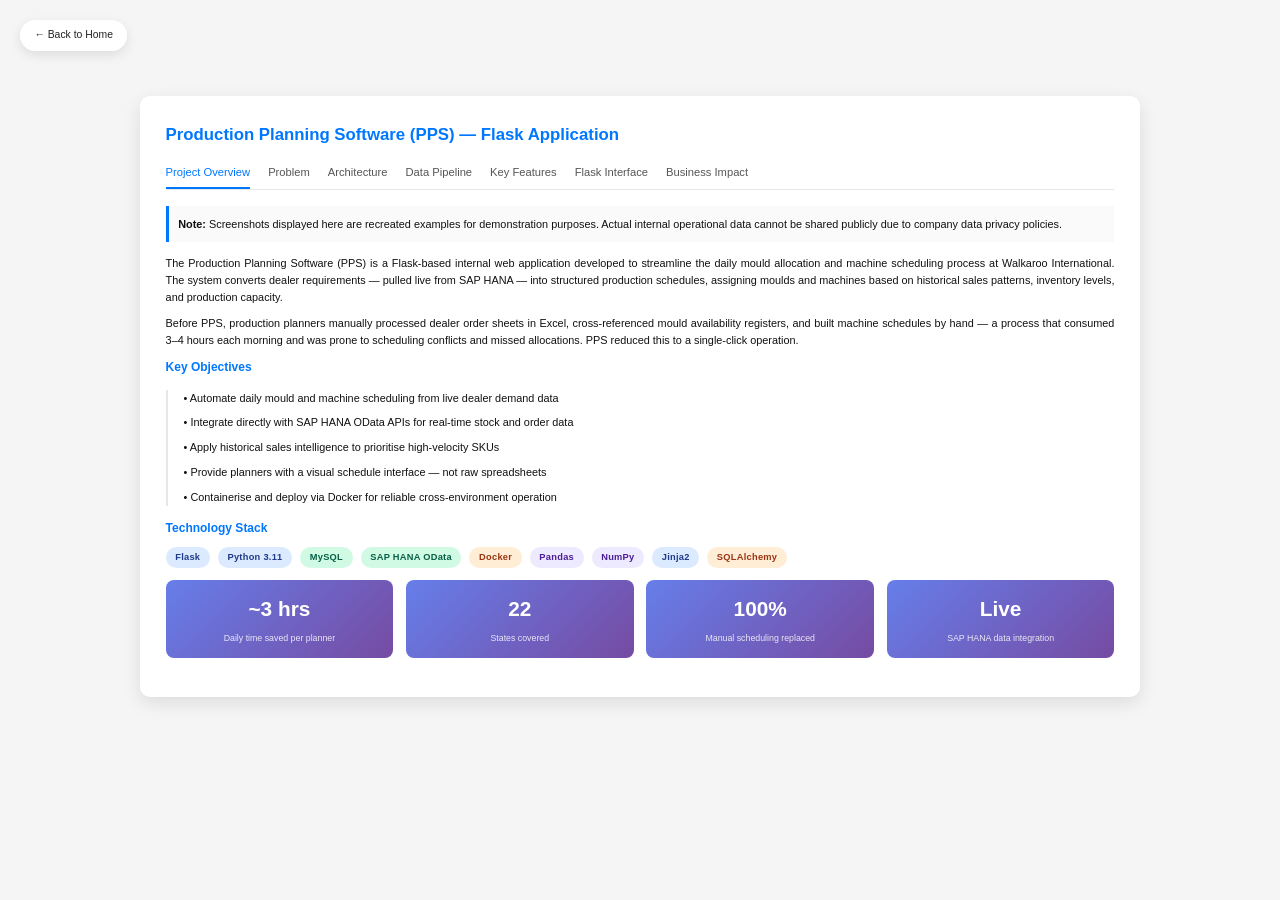
==== first_project.html @ c42f1f0e "Create first_project.html" ====
<!DOCTYPE html>
<html lang="en">
<head>
<meta charset="UTF-8">
<meta name="viewport" content="width=device-width, initial-scale=1.0">
<title>Production Planning Software — Sandesh K P</title>

<style>

* {
  margin: 0;
  padding: 0;
  box-sizing: border-box;
  font-family: "Helvetica Neue", Helvetica, Arial, sans-serif;
}

body {
  background: #f5f5f5;
  color: #111;
  min-height: 100vh;
  padding: 2rem;
  line-height: 1.55;
  font-size: 0.68rem;
}

/* ── Back Button ── */
.back-button {
  position: fixed;
  top: 20px;
  left: 20px;
  text-decoration: none;
  color: #222;
  font-weight: 500;
  background: rgba(255, 255, 255, 0.95);
  padding: 0.45rem 0.9rem;
  border-radius: 18px;
  box-shadow: 0 4px 12px rgba(0, 0, 0, 0.1);
  font-size: 0.65rem;
  z-index: 1000;
  transition: color 0.2s ease;
}

.back-button:hover {
  color: #0077ff;
}

/* ── Container ── */
.container {
  max-width: 1000px;
  margin: 4rem auto 2rem auto;
  background: #fff;
  padding: 1.6rem;
  border-radius: 10px;
  box-shadow: 0 6px 18px rgba(0, 0, 0, 0.1);
}

/* ── Headings ── */
h1 {
  color: #0077ff;
  font-size: 1.05rem;
  margin-bottom: 1rem;
}

h2 {
  font-size: 0.75rem;
  margin-bottom: 0.4rem;
  color: #0077ff;
}

/* ── Tabs ── */
.tabs {
  display: flex;
  gap: 18px;
  border-bottom: 1px solid #e5e7eb;
  margin-bottom: 1rem;
  flex-wrap: wrap;
}

.tab {
  cursor: pointer;
  padding-bottom: 6px;
  font-size: 0.7rem;
  color: #555;
  transition: color 0.2s ease;
}

.tab.active {
  color: #0077ff;
  border-bottom: 2px solid #0077ff;
  font-weight: 500;
}

/* ── Tab Content ── */
.tab-content {
  display: none;
}

.tab-content.active {
  display: block;
}

/* ── Text ── */
p {
  margin-bottom: 0.6rem;
  text-align: justify;
}

/* ── Info / Note Box ── */
.note-box {
  background: #fafafa;
  border-left: 3px solid #0077ff;
  padding: 0.6rem;
  margin-bottom: 0.8rem;
}

/* ── Timeline / Bullet list ── */
.timeline {
  margin: 0.8rem 0;
  padding-left: 1rem;
  border-left: 2px solid #e5e7eb;
}

.timeline p {
  margin-bottom: 0.5rem;
}

/* ── Badges ── */
.badge {
  display: inline-block;
  padding: 0.15rem 0.4rem;
  font-size: 0.55rem;
  border-radius: 4px;
  background: #f0f0f0;
  margin-right: 0.3rem;
  margin-bottom: 0.3rem;
}

.badge.blue   { background: #e8f0fe; color: #1a56db; }
.badge.green  { background: #e8fdf2; color: #0e7a4e; }
.badge.orange { background: #fff3e0; color: #c05500; }
.badge.purple { background: #f3edff; color: #6d28d9; }
.badge.red    { background: #fff0f0; color: #c0392b; }

/* ── Single full-width image ── */
.page-image {
  width: 100%;
  max-width: 100%;
  height: auto;
  border-radius: 6px;
  border: 1px solid #e5e7eb;
  margin-top: 10px;
}

/* ── Image Grid ── */
.image-grid {
  display: grid;
  grid-template-columns: repeat(auto-fit, minmax(250px, 1fr));
  gap: 10px;
  margin-top: 10px;
}

.image-grid img {
  width: 100%;
  height: auto;
  border-radius: 6px;
  border: 1px solid #e5e7eb;
  object-fit: contain;
}

/* ── Architecture Flow ── */
.arch-flow {
  display: flex;
  align-items: center;
  flex-wrap: wrap;
  gap: 0.4rem;
  margin: 0.8rem 0;
}

.arch-box {
  background: #f0f4ff;
  border: 1px solid #c7d7f9;
  border-radius: 6px;
  padding: 0.35rem 0.7rem;
  font-size: 0.6rem;
  font-weight: 600;
  color: #1a3a7c;
  white-space: nowrap;
}

.arch-arrow {
  font-size: 0.75rem;
  color: #999;
}

/* ── Status Pills ── */
.status-row {
  display: flex;
  flex-wrap: wrap;
  gap: 0.5rem;
  margin: 0.6rem 0;
}

.status-pill {
  font-size: 0.58rem;
  padding: 0.2rem 0.6rem;
  border-radius: 20px;
  font-weight: 600;
  letter-spacing: 0.03em;
}

.pill-green  { background: #d1fae5; color: #065f46; }
.pill-blue   { background: #dbeafe; color: #1e3a8a; }
.pill-orange { background: #ffedd5; color: #9a3412; }
.pill-purple { background: #ede9fe; color: #4c1d95; }

/* ── Two-column layout for some sections ── */
.two-col {
  display: grid;
  grid-template-columns: 1fr 1fr;
  gap: 1rem;
  margin: 0.8rem 0;
}

.col-box {
  background: #fafafa;
  border-radius: 8px;
  padding: 0.8rem;
  border: 1px solid #efefef;
}

.col-box h3 {
  font-size: 0.68rem;
  color: #0077ff;
  margin-bottom: 0.4rem;
}

/* ── Metric Cards ── */
.metrics-row {
  display: grid;
  grid-template-columns: repeat(auto-fit, minmax(130px, 1fr));
  gap: 0.8rem;
  margin: 0.8rem 0;
}

.metric-card {
  background: linear-gradient(135deg, #667eea 0%, #764ba2 100%);
  border-radius: 8px;
  padding: 0.8rem;
  color: white;
  text-align: center;
}

.metric-card .metric-value {
  font-size: 1.3rem;
  font-weight: bold;
  display: block;
  margin-bottom: 0.2rem;
}

.metric-card .metric-label {
  font-size: 0.55rem;
  opacity: 0.85;
}

/* ── Code snippet ── */
.code-block {
  background: #1e1e2e;
  color: #cdd6f4;
  border-radius: 6px;
  padding: 0.8rem 1rem;
  font-family: "Courier New", Courier, monospace;
  font-size: 0.6rem;
  line-height: 1.6;
  overflow-x: auto;
  margin: 0.6rem 0;
}

.code-block .kw  { color: #cba6f7; }
.code-block .str { color: #a6e3a1; }
.code-block .cmt { color: #6c7086; font-style: italic; }
.code-block .fn  { color: #89b4fa; }
.code-block .num { color: #fab387; }

/* ── Responsive ── */
@media (max-width: 600px) {
  body { padding: 0.8rem; }
  .container { margin: 3.5rem auto 1rem auto; padding: 1rem; }
  .two-col { grid-template-columns: 1fr; }
  h1 { font-size: 0.9rem; }
}

</style>
</head>

<body>

<a href="index.html" class="back-button">← Back to Home</a>

<div class="container">

  <h1>Production Planning Software (PPS) — Flask Application</h1>

  <div class="tabs">
    <div class="tab active"  onclick="openTab('overview',   this)">Project Overview</div>
    <div class="tab"         onclick="openTab('problem',    this)">Problem</div>
    <div class="tab"         onclick="openTab('architecture',this)">Architecture</div>
    <div class="tab"         onclick="openTab('pipeline',   this)">Data Pipeline</div>
    <div class="tab"         onclick="openTab('features',   this)">Key Features</div>
    <div class="tab"         onclick="openTab('flask',      this)">Flask Interface</div>
    <div class="tab"         onclick="openTab('impact',     this)">Business Impact</div>
  </div>


  <!-- ══════════════════════════════
       TAB 1 — OVERVIEW
  ══════════════════════════════ -->
  <div id="overview" class="tab-content active">

    <div class="note-box">
      <b>Note:</b> Screenshots displayed here are recreated examples for demonstration purposes.
      Actual internal operational data cannot be shared publicly due to company data privacy policies.
    </div>

    <p>
      The Production Planning Software (PPS) is a Flask-based internal web application
      developed to streamline the daily mould allocation and machine scheduling process
      at Walkaroo International. The system converts dealer requirements — pulled live
      from SAP HANA — into structured production schedules, assigning moulds and
      machines based on historical sales patterns, inventory levels, and production capacity.
    </p>

    <p>
      Before PPS, production planners manually processed dealer order sheets in Excel,
      cross-referenced mould availability registers, and built machine schedules by hand —
      a process that consumed 3–4 hours each morning and was prone to scheduling conflicts
      and missed allocations. PPS reduced this to a single-click operation.
    </p>

    <h2>Key Objectives</h2>
    <div class="timeline">
      <p>• Automate daily mould and machine scheduling from live dealer demand data</p>
      <p>• Integrate directly with SAP HANA OData APIs for real-time stock and order data</p>
      <p>• Apply historical sales intelligence to prioritise high-velocity SKUs</p>
      <p>• Provide planners with a visual schedule interface — not raw spreadsheets</p>
      <p>• Containerise and deploy via Docker for reliable cross-environment operation</p>
    </div>

    <h2>Technology Stack</h2>
    <div class="status-row">
      <span class="status-pill pill-blue">Flask</span>
      <span class="status-pill pill-blue">Python 3.11</span>
      <span class="status-pill pill-green">MySQL</span>
      <span class="status-pill pill-green">SAP HANA OData</span>
      <span class="status-pill pill-orange">Docker</span>
      <span class="status-pill pill-purple">Pandas</span>
      <span class="status-pill pill-purple">NumPy</span>
      <span class="status-pill pill-blue">Jinja2</span>
      <span class="status-pill pill-orange">SQLAlchemy</span>
    </div>

    <div class="metrics-row">
      <div class="metric-card">
        <span class="metric-value">~3 hrs</span>
        <span class="metric-label">Daily time saved per planner</span>
      </div>
      <div class="metric-card">
        <span class="metric-value">22</span>
        <span class="metric-label">States covered</span>
      </div>
      <div class="metric-card">
        <span class="metric-value">100%</span>
        <span class="metric-label">Manual scheduling replaced</span>
      </div>
      <div class="metric-card">
        <span class="metric-value">Live</span>
        <span class="metric-label">SAP HANA data integration</span>
      </div>
    </div>

    <img src="images/pps_overview.png" class="page-image" alt="PPS Overview Screenshot" onerror="this.style.display='none'">

  </div>


  <!-- ══════════════════════════════
       TAB 2 — PROBLEM
  ══════════════════════════════ -->
  <div id="problem" class="tab-content">

    <h2>The Problem Before PPS</h2>
    <p>
      Every morning, the production planning team at Walkaroo faced the same challenge:
      translating hundreds of dealer orders — spread across 22 states — into a coherent
      machine and mould schedule for the factory floor. This required simultaneously
      knowing which moulds were available, which machines were running, which SKUs
      were high priority, and which dealers had pending backlogs.
    </p>

    <div class="two-col">
      <div class="col-box">
        <h3>🔴 Before PPS</h3>
        <div class="timeline">
          <p>• Manual Excel order consolidation every morning</p>
          <p>• Cross-referencing mould availability registers by hand</p>
          <p>• Machine scheduling done on whiteboards or paper sheets</p>
          <p>• 3–4 hours consumed before production could begin</p>
          <p>• No historical pattern weighting — orders treated equally</p>
          <p>• Scheduling conflicts discovered only at machine-floor level</p>
          <p>• No visibility into why a dealer's order was deprioritised</p>
          <p>• Data spread across SAP, Excel files, and email threads</p>
        </div>
      </div>
      <div class="col-box">
        <h3>🟢 After PPS</h3>
        <div class="timeline">
          <p>• Single-click schedule generation from live SAP HANA data</p>
          <p>• Mould availability checked automatically in real time</p>
          <p>• Machine schedule generated and downloadable as Excel / PDF</p>
          <p>• Full morning process completed in under 10 minutes</p>
          <p>• Historical sales velocity used to weight allocation priority</p>
          <p>• Conflicts flagged before reaching the factory floor</p>
          <p>• Full audit trail — every decision logged with reason</p>
          <p>• Single source of truth via centralised MySQL + SAP integration</p>
        </div>
      </div>
    </div>

    <h2>Core Challenge</h2>
    <p>
      The scheduling problem is fundamentally a constraint-satisfaction problem:
      given N dealer requirements, M available moulds, and K available machines —
      generate an optimal allocation that maximises production output while respecting
      mould-machine compatibility, shift capacity, and priority rules. The system
      handles this using a weighted priority queue built in Python, with
      compatibility matrices maintained in MySQL.
    </p>

    <div class="timeline">
      <p>• Mould-to-machine compatibility constraints (not every mould fits every machine)</p>
      <p>• Shift-based capacity limits per machine per day</p>
      <p>• Dealer priority tiers (A / B / C classification from SAP)</p>
      <p>• SKU velocity weighting from 12-month historical sales data</p>
      <p>• Backlog carry-forward logic for unfulfilled prior-day requirements</p>
    </div>

  </div>


  <!-- ══════════════════════════════
       TAB 3 — ARCHITECTURE
  ══════════════════════════════ -->
  <div id="architecture" class="tab-content">

    <h2>System Architecture</h2>

    <div class="arch-flow">
      <div class="arch-box">SAP HANA</div>
      <div class="arch-arrow">→</div>
      <div class="arch-box">OData API</div>
      <div class="arch-arrow">→</div>
      <div class="arch-box">Python ETL</div>
      <div class="arch-arrow">→</div>
      <div class="arch-box">MySQL</div>
      <div class="arch-arrow">→</div>
      <div class="arch-box">Scheduling Engine</div>
      <div class="arch-arrow">→</div>
      <div class="arch-box">Flask App</div>
      <div class="arch-arrow">→</div>
      <div class="arch-box">Planner UI</div>
    </div>

    <p>
      The architecture is split into three distinct layers: data ingestion,
      scheduling computation, and the Flask delivery interface. This separation
      ensures that heavy ETL and scheduling logic never blocks the web interface.
    </p>

    <div class="two-col">
      <div class="col-box">
        <h3>Layer 1 — Data Ingestion</h3>
        <div class="timeline">
          <p>• SAP HANA queried via OData REST APIs at schedule generation time</p>
          <p>• Dealer order data, mould master, and machine availability extracted</p>
          <p>• Python ETL validates, cleans, and normalises incoming records</p>
          <p>• Historical sales data loaded from MySQL (12-month rolling window)</p>
          <p>• All raw extracts stored in staging tables before processing</p>
        </div>
      </div>
      <div class="col-box">
        <h3>Layer 2 — Scheduling Engine</h3>
        <div class="timeline">
          <p>• Weighted priority queue built per dealer × SKU × mould combination</p>
          <p>• Compatibility matrix loaded from MySQL configuration tables</p>
          <p>• Constraint solver iterates allocation respecting shift capacity limits</p>
          <p>• Backlog engine carries forward unmet demand from previous day</p>
          <p>• Output schedule written to MySQL output tables</p>
        </div>
      </div>
    </div>

    <div class="col-box" style="margin-top: 0.8rem;">
      <h3>Layer 3 — Flask Delivery Interface</h3>
      <div class="timeline">
        <p>• Flask reads final schedule from MySQL output tables</p>
        <p>• Jinja2 templates render machine-wise and mould-wise schedule views</p>
        <p>• Excel export generated via openpyxl for factory floor distribution</p>
        <p>• Role-based access: planners vs. floor supervisors see different views</p>
        <p>• Docker container ensures consistent deployment across environments</p>
      </div>
    </div>

    <h2>Deployment</h2>
    <p>
      The application is containerised using Docker with a
      <code style="background:#f0f0f0; padding:0.1rem 0.3rem; border-radius:3px; font-size:0.6rem;">docker-compose.yml</code>
      configuration that orchestrates the Flask app container alongside the MySQL container.
      This enables one-command deployment on any server without dependency conflicts.
    </p>

    <div class="code-block">
<span class="cmt"># docker-compose.yml (simplified)</span>
<span class="kw">version</span>: <span class="str">'3.8'</span>
<span class="kw">services</span>:
  <span class="kw">pps_app</span>:
    <span class="kw">build</span>: .
    <span class="kw">ports</span>: [<span class="str">"5000:5000"</span>]
    <span class="kw">depends_on</span>: [db]
    <span class="kw">environment</span>:
      - <span class="str">SAP_HANA_HOST</span>=...
      - <span class="str">MYSQL_HOST</span>=db
  <span class="kw">db</span>:
    <span class="kw">image</span>: <span class="str">mysql:8.0</span>
    <span class="kw">volumes</span>: [<span class="str">pps_data:/var/lib/mysql</span>]
    </div>

  </div>


  <!-- ══════════════════════════════
       TAB 4 — DATA PIPELINE
  ══════════════════════════════ -->
  <div id="pipeline" class="tab-content">

    <h2>Data Pipeline — End to End</h2>

    <p>
      The PPS pipeline runs on-demand when a planner triggers schedule generation,
      and also has a scheduled pre-fetch that runs at 6:00 AM to pull overnight
      SAP HANA data so the morning schedule can be generated instantly.
    </p>

    <h2>Step 1 — SAP HANA Extraction</h2>
    <div class="timeline">
      <p>• OData API calls made to SAP HANA endpoints for dealer order tables</p>
      <p>• Mould master data fetched (mould ID, dimensions, compatible article types)</p>
      <p>• Machine availability status fetched from production module</p>
      <p>• API responses parsed from JSON into Pandas DataFrames</p>
      <p>• Extraction handles pagination for large order volumes (batch size 1000)</p>
    </div>

    <h2>Step 2 — Cleaning and Validation</h2>
    <div class="timeline">
      <p>• Null checks on critical fields: dealer code, article code, quantity, mould ID</p>
      <p>• Duplicate order line detection and de-duplication</p>
      <p>• Quantity outlier detection — orders above 3σ flagged for planner review</p>
      <p>• Article code standardisation (SAP codes mapped to internal naming convention)</p>
      <p>• Invalid mould-article combinations rejected with logged error reason</p>
    </div>

    <h2>Step 3 — Priority Scoring</h2>
    <p>
      Each dealer-SKU requirement is assigned a composite priority score before entering
      the scheduling engine. The score combines four weighted factors:
    </p>
    <div class="timeline">
      <p>• <b>Dealer tier weight (40%)</b> — A/B/C classification from SAP dealer master</p>
      <p>• <b>Historical velocity weight (30%)</b> — 12-month average sales for this SKU in this region</p>
      <p>• <b>Backlog weight (20%)</b> — number of days this requirement has been unmet</p>
      <p>• <b>Stock urgency weight (10%)</b> — days-of-stock remaining at current sell rate</p>
    </div>

    <h2>Step 4 — Schedule Generation</h2>
    <div class="timeline">
      <p>• Requirements sorted by descending priority score</p>
      <p>• For each requirement: compatible moulds fetched from compatibility matrix</p>
      <p>• Available machines identified (not at capacity for current shift)</p>
      <p>• Optimal mould-machine pair selected; allocation written to output table</p>
      <p>• Shift capacity counters updated after each allocation</p>
      <p>• Unallocated requirements written to backlog table for next day carry-forward</p>
    </div>

    <h2>Step 5 — Output and Distribution</h2>
    <div class="timeline">
      <p>• Final schedule written to MySQL output tables (machine-wise view)</p>
      <p>• Flask reads output tables and renders schedule on web interface</p>
      <p>• Excel export generated with openpyxl — one sheet per machine</p>
      <p>• Schedule summary emailed to production manager via SMTP automation</p>
    </div>

    <div class="code-block">
<span class="cmt"># Priority scoring — simplified Python logic</span>
<span class="kw">def</span> <span class="fn">compute_priority_score</span>(row, velocity_df, backlog_df):
    dealer_weight  = {<span class="str">'A'</span>: <span class="num">1.0</span>, <span class="str">'B'</span>: <span class="num">0.7</span>, <span class="str">'C'</span>: <span class="num">0.4</span>}
    velocity       = velocity_df.get(row[<span class="str">'article_code'</span>], <span class="num">0</span>)
    backlog_days   = backlog_df.get(row[<span class="str">'order_id'</span>], <span class="num">0</span>)
    stock_urgency  = <span class="num">1</span> / (row[<span class="str">'days_of_stock'</span>] + <span class="num">1</span>)

    score = (
        dealer_weight[row[<span class="str">'tier'</span>]] * <span class="num">0.4</span> +
        (velocity / velocity_df.max())  * <span class="num">0.3</span> +
        (backlog_days / <span class="num">30</span>)             * <span class="num">0.2</span> +
        stock_urgency                   * <span class="num">0.1</span>
    )
    <span class="kw">return</span> round(score, <span class="num">4</span>)
    </div>

  </div>


  <!-- ══════════════════════════════
       TAB 5 — KEY FEATURES
  ══════════════════════════════ -->
  <div id="features" class="tab-content">

    <h2>Core Features</h2>

    <div class="two-col">

      <div class="col-box">
        <h3>⚙️ Auto Schedule Generation</h3>
        <p style="font-size:0.68rem; color:#555; line-height:1.5; margin-top:0.3rem;">
          One-click schedule generation that pulls live data from SAP HANA,
          runs the priority-weighted allocation engine, and produces a complete
          machine-wise production schedule — in under 60 seconds.
        </p>
      </div>

      <div class="col-box">
        <h3>📦 Mould Compatibility Matrix</h3>
        <p style="font-size:0.68rem; color:#555; line-height:1.5; margin-top:0.3rem;">
          A configurable mould-to-article and mould-to-machine compatibility matrix
          maintained in MySQL. Planners can update compatibility rules via the
          admin panel without touching code.
        </p>
      </div>

      <div class="col-box">
        <h3>🔁 Backlog Carry-Forward</h3>
        <p style="font-size:0.68rem; color:#555; line-height:1.5; margin-top:0.3rem;">
          Unmet requirements automatically carry forward to the next day with
          an escalating backlog weight — ensuring high-backlog orders surface
          to the top of the next day's priority queue.
        </p>
      </div>

      <div class="col-box">
        <h3>📤 Excel Schedule Export</h3>
        <p style="font-size:0.68rem; color:#555; line-height:1.5; margin-top:0.3rem;">
          Final schedules exportable as formatted Excel files with one sheet
          per machine, ready for floor supervisors. Generated via openpyxl
          with conditional formatting for priority indicators.
        </p>
      </div>

      <div class="col-box">
        <h3>📊 Historical Velocity Weighting</h3>
        <p style="font-size:0.68rem; color:#555; line-height:1.5; margin-top:0.3rem;">
          12-month rolling average sales velocity per article per region
          is used to weight allocation priority — ensuring fast-moving SKUs
          are always scheduled ahead of slow movers when capacity is constrained.
        </p>
      </div>

      <div class="col-box">
        <h3>🔐 Role-Based Access</h3>
        <p style="font-size:0.68rem; color:#555; line-height:1.5; margin-top:0.3rem;">
          Planners see the full schedule generation interface. Floor supervisors
          see a read-only machine-view. Admins can update compatibility matrices
          and capacity configurations. Flask session-based authentication.
        </p>
      </div>

      <div class="col-box">
        <h3>⚠️ Conflict & Outlier Flagging</h3>
        <p style="font-size:0.68rem; color:#555; line-height:1.5; margin-top:0.3rem;">
          Orders with unusually high quantities, invalid mould-article combinations,
          or machine capacity overloads are flagged before the schedule is finalised —
          giving planners a review queue rather than a failed run.
        </p>
      </div>

      <div class="col-box">
        <h3>🐳 Docker Deployment</h3>
        <p style="font-size:0.68rem; color:#555; line-height:1.5; margin-top:0.3rem;">
          Fully containerised with Docker Compose — Flask app + MySQL in isolated
          containers. Environment variables manage SAP HANA credentials and
          database configs. One-command startup: <code style="background:#f0f0f0;padding:0.1rem 0.2rem;border-radius:2px;">docker-compose up</code>.
        </p>
      </div>

    </div>

    <h2>Tech Stack Detail</h2>
    <p>
      <span class="badge blue">Flask 3.x</span>
      <span class="badge blue">Python 3.11</span>
      <span class="badge green">MySQL 8.0</span>
      <span class="badge green">SQLAlchemy ORM</span>
      <span class="badge orange">Docker / Docker Compose</span>
      <span class="badge purple">Pandas</span>
      <span class="badge purple">NumPy</span>
      <span class="badge blue">Jinja2</span>
      <span class="badge orange">openpyxl</span>
      <span class="badge green">SAP HANA OData API</span>
      <span class="badge purple">smtplib (schedule email)</span>
    </p>

    <div class="image-grid">
      <img src="images/pps_schedule.png"    alt="Schedule View"    onerror="this.style.display='none'">
      <img src="images/pps_mould.png"       alt="Mould Matrix"     onerror="this.style.display='none'">
      <img src="images/pps_backlog.png"     alt="Backlog View"     onerror="this.style.display='none'">
    </div>

  </div>


  <!-- ══════════════════════════════
       TAB 6 — FLASK INTERFACE
  ══════════════════════════════ -->
  <div id="flask" class="tab-content">

    <h2>Flask Application Interface</h2>

    <p>
      The Flask application serves as the user-facing interface for the entire PPS system.
      It is designed for production planners who need a fast, no-friction tool —
      not a complex analytics dashboard. The UI is deliberately simple:
      one primary action (generate schedule), with secondary views for review and export.
    </p>

    <h2>Route Structure</h2>
    <div class="timeline">
      <p>• <code style="background:#f0f0f0;padding:0.1rem 0.3rem;border-radius:3px;font-size:0.6rem;">GET  /</code> — Login / session check → redirect to dashboard</p>
      <p>• <code style="background:#f0f0f0;padding:0.1rem 0.3rem;border-radius:3px;font-size:0.6rem;">GET  /dashboard</code> — Main planner dashboard; shows today's schedule status</p>
      <p>• <code style="background:#f0f0f0;padding:0.1rem 0.3rem;border-radius:3px;font-size:0.6rem;">POST /generate</code> — Triggers SAP pull → ETL → scheduling engine → writes output</p>
      <p>• <code style="background:#f0f0f0;padding:0.1rem 0.3rem;border-radius:3px;font-size:0.6rem;">GET  /schedule</code> — Renders today's generated schedule (machine-wise view)</p>
      <p>• <code style="background:#f0f0f0;padding:0.1rem 0.3rem;border-radius:3px;font-size:0.6rem;">GET  /export</code> — Streams Excel file download of today's schedule</p>
      <p>• <code style="background:#f0f0f0;padding:0.1rem 0.3rem;border-radius:3px;font-size:0.6rem;">GET  /backlog</code> — View unallocated requirements carried forward</p>
      <p>• <code style="background:#f0f0f0;padding:0.1rem 0.3rem;border-radius:3px;font-size:0.6rem;">GET  /admin</code> — Mould compatibility matrix and capacity configuration (admin only)</p>
    </div>

    <h2>Session and Authentication</h2>
    <div class="timeline">
      <p>• Flask session-based authentication with bcrypt password hashing</p>
      <p>• Three roles: <b>planner</b>, <b>supervisor</b>, <b>admin</b></p>
      <p>• Route decorators enforce role-based access on sensitive routes</p>
      <p>• Sessions expire after 8 hours (one shift duration)</p>
    </div>

    <h2>Template Structure</h2>
    <div class="timeline">
      <p>• <code style="background:#f0f0f0;padding:0.1rem 0.3rem;border-radius:3px;font-size:0.6rem;">base.html</code> — Shared layout with nav and session context</p>
      <p>• <code style="background:#f0f0f0;padding:0.1rem 0.3rem;border-radius:3px;font-size:0.6rem;">dashboard.html</code> — Schedule generation trigger + status cards</p>
      <p>• <code style="background:#f0f0f0;padding:0.1rem 0.3rem;border-radius:3px;font-size:0.6rem;">schedule.html</code> — Machine-wise schedule table with priority colour coding</p>
      <p>• <code style="background:#f0f0f0;padding:0.1rem 0.3rem;border-radius:3px;font-size:0.6rem;">backlog.html</code> — Unallocated orders table with backlog age indicators</p>
      <p>• <code style="background:#f0f0f0;padding:0.1rem 0.3rem;border-radius:3px;font-size:0.6rem;">admin.html</code> — Mould matrix editor and machine capacity configuration</p>
    </div>

    <div class="code-block">
<span class="cmt"># Flask route — schedule generation trigger</span>
<span class="kw">@app</span>.route(<span class="str">'/generate'</span>, methods=[<span class="str">'POST'</span>])
<span class="kw">@login_required</span>
<span class="kw">@role_required</span>(<span class="str">'planner'</span>)
<span class="kw">def</span> <span class="fn">generate_schedule</span>():
    date_str = request.form.get(<span class="str">'schedule_date'</span>)
    result   = scheduler.run(date_str)        <span class="cmt"># triggers full pipeline</span>
    <span class="kw">if</span> result[<span class="str">'status'</span>] == <span class="str">'success'</span>:
        flash(<span class="str">f"Schedule generated: {result['allocated']} allocations"</span>, <span class="str">'success'</span>)
    <span class="kw">else</span>:
        flash(<span class="str">f"Error: {result['message']}"</span>, <span class="str">'error'</span>)
    <span class="kw">return</span> redirect(url_for(<span class="str">'schedule'</span>))
    </div>

  </div>


  <!-- ══════════════════════════════
       TAB 7 — BUSINESS IMPACT
  ══════════════════════════════ -->
  <div id="impact" class="tab-content">

    <h2>Business Impact</h2>

    <p>
      PPS was built to solve a real, daily operational problem and its impact
      was measurable from the first week of deployment.
    </p>

    <div class="metrics-row">
      <div class="metric-card">
        <span class="metric-value">3–4 hrs</span>
        <span class="metric-label">Morning planning time eliminated daily</span>
      </div>
      <div class="metric-card">
        <span class="metric-value">&lt; 10 min</span>
        <span class="metric-label">Full schedule generation time (post-PPS)</span>
      </div>
      <div class="metric-card">
        <span class="metric-value">0</span>
        <span class="metric-label">Mould-machine conflicts post-deployment</span>
      </div>
      <div class="metric-card">
        <span class="metric-value">100%</span>
        <span class="metric-label">Backlog visibility (previously invisible)</span>
      </div>
    </div>

    <h2>Operational Improvements</h2>
    <div class="timeline">
      <p>• Production floor starts earlier — schedule ready before shift begins</p>
      <p>• Zero mould-machine compatibility errors since deployment</p>
      <p>• Backlog carry-forward prevents dealer requirements from being silently missed</p>
      <p>• Planners freed from Excel work; focus on exception handling instead</p>
      <p>• Management visibility into daily scheduling decisions via audit log</p>
      <p>• Consistent priority logic applied across all planners (no individual bias)</p>
    </div>

    <h2>Technical Learnings</h2>
    <div class="timeline">
      <p>• SAP HANA OData API rate limits require careful batch sizing and retry logic</p>
      <p>• Constraint-satisfaction problems at production scale benefit from greedy
         weighted sorting over exhaustive solvers — speed matters more than
         theoretical optimality in an operational morning context</p>
      <p>• Docker Compose significantly simplified deployment across dev / staging / prod</p>
      <p>• Building an admin UI for the compatibility matrix was essential —
         without it, every mould/machine change would have required a code deployment</p>
    </div>

    <h2>Status</h2>
    <div class="status-row">
      <span class="status-pill pill-green">✓ Live in Production</span>
      <span class="status-pill pill-blue">✓ Daily Active Use</span>
      <span class="status-pill pill-orange">↻ Iterating — v2 roadmap includes ML-based capacity forecasting</span>
    </div>

  </div>

</div><!-- /container -->


<script>
function openTab(tabId, element) {
  document.querySelectorAll(".tab-content").forEach(tab => {
    tab.classList.remove("active");
  });
  document.querySelectorAll(".tab").forEach(tab => {
    tab.classList.remove("active");
  });
  document.getElementById(tabId).classList.add("active");
  element.classList.add("active");
}
</script>

</body>
</html>
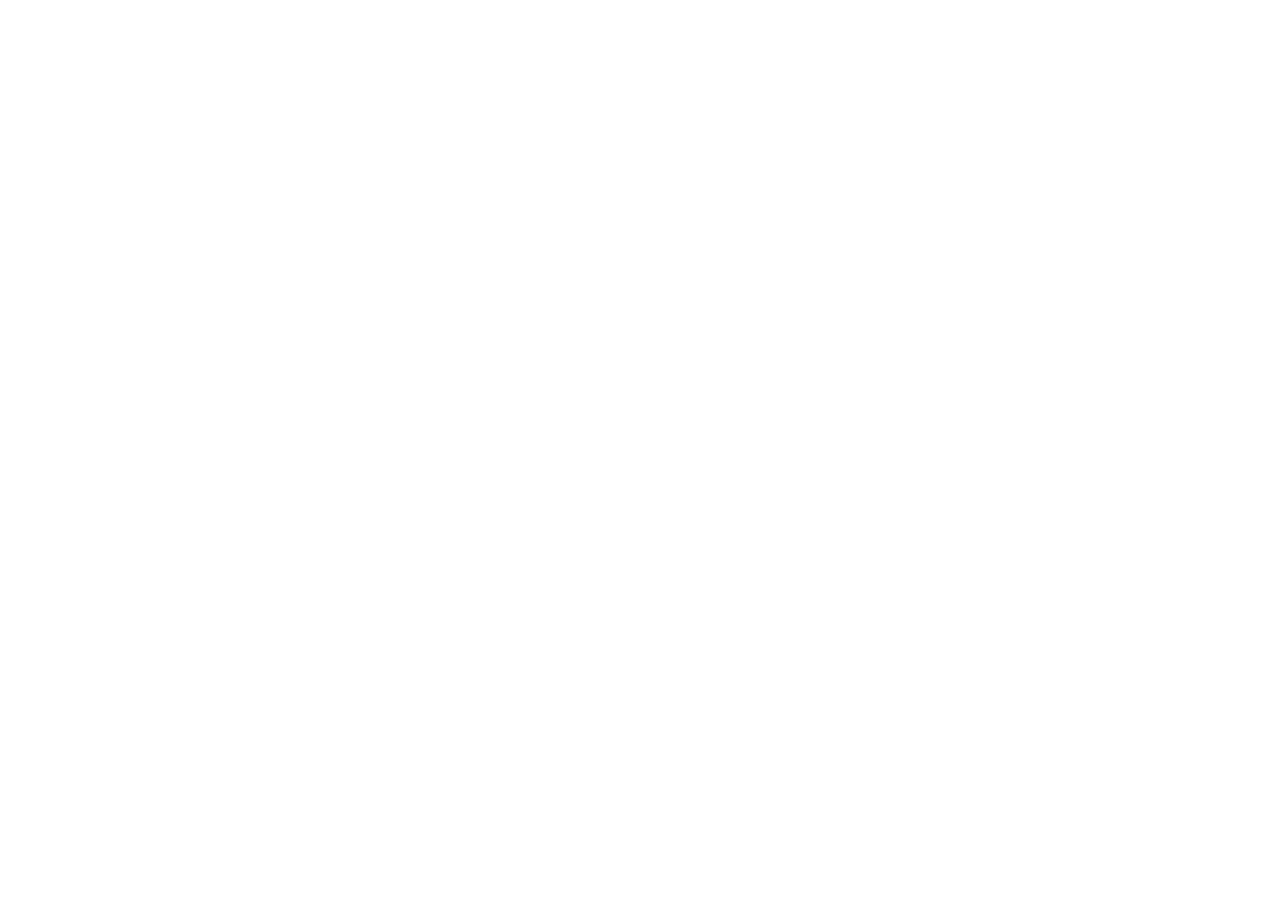
==== commit 60e01950: "Update first_project.html" ====
--- a/first_project.html
+++ b/first_project.html
@@ -14,852 +14,4 @@
   font-family: "Helvetica Neue", Helvetica, Arial, sans-serif;
 }
 
-body {
-  background: #f5f5f5;
-  color: #111;
-  min-height: 100vh;
-  padding: 2rem;
-  line-height: 1.55;
-  font-size: 0.68rem;
-}
 
-/* ── Back Button ── */
-.back-button {
-  position: fixed;
-  top: 20px;
-  left: 20px;
-  text-decoration: none;
-  color: #222;
-  font-weight: 500;
-  background: rgba(255, 255, 255, 0.95);
-  padding: 0.45rem 0.9rem;
-  border-radius: 18px;
-  box-shadow: 0 4px 12px rgba(0, 0, 0, 0.1);
-  font-size: 0.65rem;
-  z-index: 1000;
-  transition: color 0.2s ease;
-}
-
-.back-button:hover {
-  color: #0077ff;
-}
-
-/* ── Container ── */
-.container {
-  max-width: 1000px;
-  margin: 4rem auto 2rem auto;
-  background: #fff;
-  padding: 1.6rem;
-  border-radius: 10px;
-  box-shadow: 0 6px 18px rgba(0, 0, 0, 0.1);
-}
-
-/* ── Headings ── */
-h1 {
-  color: #0077ff;
-  font-size: 1.05rem;
-  margin-bottom: 1rem;
-}
-
-h2 {
-  font-size: 0.75rem;
-  margin-bottom: 0.4rem;
-  color: #0077ff;
-}
-
-/* ── Tabs ── */
-.tabs {
-  display: flex;
-  gap: 18px;
-  border-bottom: 1px solid #e5e7eb;
-  margin-bottom: 1rem;
-  flex-wrap: wrap;
-}
-
-.tab {
-  cursor: pointer;
-  padding-bottom: 6px;
-  font-size: 0.7rem;
-  color: #555;
-  transition: color 0.2s ease;
-}
-
-.tab.active {
-  color: #0077ff;
-  border-bottom: 2px solid #0077ff;
-  font-weight: 500;
-}
-
-/* ── Tab Content ── */
-.tab-content {
-  display: none;
-}
-
-.tab-content.active {
-  display: block;
-}
-
-/* ── Text ── */
-p {
-  margin-bottom: 0.6rem;
-  text-align: justify;
-}
-
-/* ── Info / Note Box ── */
-.note-box {
-  background: #fafafa;
-  border-left: 3px solid #0077ff;
-  padding: 0.6rem;
-  margin-bottom: 0.8rem;
-}
-
-/* ── Timeline / Bullet list ── */
-.timeline {
-  margin: 0.8rem 0;
-  padding-left: 1rem;
-  border-left: 2px solid #e5e7eb;
-}
-
-.timeline p {
-  margin-bottom: 0.5rem;
-}
-
-/* ── Badges ── */
-.badge {
-  display: inline-block;
-  padding: 0.15rem 0.4rem;
-  font-size: 0.55rem;
-  border-radius: 4px;
-  background: #f0f0f0;
-  margin-right: 0.3rem;
-  margin-bottom: 0.3rem;
-}
-
-.badge.blue   { background: #e8f0fe; color: #1a56db; }
-.badge.green  { background: #e8fdf2; color: #0e7a4e; }
-.badge.orange { background: #fff3e0; color: #c05500; }
-.badge.purple { background: #f3edff; color: #6d28d9; }
-.badge.red    { background: #fff0f0; color: #c0392b; }
-
-/* ── Single full-width image ── */
-.page-image {
-  width: 100%;
-  max-width: 100%;
-  height: auto;
-  border-radius: 6px;
-  border: 1px solid #e5e7eb;
-  margin-top: 10px;
-}
-
-/* ── Image Grid ── */
-.image-grid {
-  display: grid;
-  grid-template-columns: repeat(auto-fit, minmax(250px, 1fr));
-  gap: 10px;
-  margin-top: 10px;
-}
-
-.image-grid img {
-  width: 100%;
-  height: auto;
-  border-radius: 6px;
-  border: 1px solid #e5e7eb;
-  object-fit: contain;
-}
-
-/* ── Architecture Flow ── */
-.arch-flow {
-  display: flex;
-  align-items: center;
-  flex-wrap: wrap;
-  gap: 0.4rem;
-  margin: 0.8rem 0;
-}
-
-.arch-box {
-  background: #f0f4ff;
-  border: 1px solid #c7d7f9;
-  border-radius: 6px;
-  padding: 0.35rem 0.7rem;
-  font-size: 0.6rem;
-  font-weight: 600;
-  color: #1a3a7c;
-  white-space: nowrap;
-}
-
-.arch-arrow {
-  font-size: 0.75rem;
-  color: #999;
-}
-
-/* ── Status Pills ── */
-.status-row {
-  display: flex;
-  flex-wrap: wrap;
-  gap: 0.5rem;
-  margin: 0.6rem 0;
-}
-
-.status-pill {
-  font-size: 0.58rem;
-  padding: 0.2rem 0.6rem;
-  border-radius: 20px;
-  font-weight: 600;
-  letter-spacing: 0.03em;
-}
-
-.pill-green  { background: #d1fae5; color: #065f46; }
-.pill-blue   { background: #dbeafe; color: #1e3a8a; }
-.pill-orange { background: #ffedd5; color: #9a3412; }
-.pill-purple { background: #ede9fe; color: #4c1d95; }
-
-/* ── Two-column layout for some sections ── */
-.two-col {
-  display: grid;
-  grid-template-columns: 1fr 1fr;
-  gap: 1rem;
-  margin: 0.8rem 0;
-}
-
-.col-box {
-  background: #fafafa;
-  border-radius: 8px;
-  padding: 0.8rem;
-  border: 1px solid #efefef;
-}
-
-.col-box h3 {
-  font-size: 0.68rem;
-  color: #0077ff;
-  margin-bottom: 0.4rem;
-}
-
-/* ── Metric Cards ── */
-.metrics-row {
-  display: grid;
-  grid-template-columns: repeat(auto-fit, minmax(130px, 1fr));
-  gap: 0.8rem;
-  margin: 0.8rem 0;
-}
-
-.metric-card {
-  background: linear-gradient(135deg, #667eea 0%, #764ba2 100%);
-  border-radius: 8px;
-  padding: 0.8rem;
-  color: white;
-  text-align: center;
-}
-
-.metric-card .metric-value {
-  font-size: 1.3rem;
-  font-weight: bold;
-  display: block;
-  margin-bottom: 0.2rem;
-}
-
-.metric-card .metric-label {
-  font-size: 0.55rem;
-  opacity: 0.85;
-}
-
-/* ── Code snippet ── */
-.code-block {
-  background: #1e1e2e;
-  color: #cdd6f4;
-  border-radius: 6px;
-  padding: 0.8rem 1rem;
-  font-family: "Courier New", Courier, monospace;
-  font-size: 0.6rem;
-  line-height: 1.6;
-  overflow-x: auto;
-  margin: 0.6rem 0;
-}
-
-.code-block .kw  { color: #cba6f7; }
-.code-block .str { color: #a6e3a1; }
-.code-block .cmt { color: #6c7086; font-style: italic; }
-.code-block .fn  { color: #89b4fa; }
-.code-block .num { color: #fab387; }
-
-/* ── Responsive ── */
-@media (max-width: 600px) {
-  body { padding: 0.8rem; }
-  .container { margin: 3.5rem auto 1rem auto; padding: 1rem; }
-  .two-col { grid-template-columns: 1fr; }
-  h1 { font-size: 0.9rem; }
-}
-
-</style>
-</head>
-
-<body>
-
-<a href="index.html" class="back-button">← Back to Home</a>
-
-<div class="container">
-
-  <h1>Production Planning Software (PPS) — Flask Application</h1>
-
-  <div class="tabs">
-    <div class="tab active"  onclick="openTab('overview',   this)">Project Overview</div>
-    <div class="tab"         onclick="openTab('problem',    this)">Problem</div>
-    <div class="tab"         onclick="openTab('architecture',this)">Architecture</div>
-    <div class="tab"         onclick="openTab('pipeline',   this)">Data Pipeline</div>
-    <div class="tab"         onclick="openTab('features',   this)">Key Features</div>
-    <div class="tab"         onclick="openTab('flask',      this)">Flask Interface</div>
-    <div class="tab"         onclick="openTab('impact',     this)">Business Impact</div>
-  </div>
-
-
-  <!-- ══════════════════════════════
-       TAB 1 — OVERVIEW
-  ══════════════════════════════ -->
-  <div id="overview" class="tab-content active">
-
-    <div class="note-box">
-      <b>Note:</b> Screenshots displayed here are recreated examples for demonstration purposes.
-      Actual internal operational data cannot be shared publicly due to company data privacy policies.
-    </div>
-
-    <p>
-      The Production Planning Software (PPS) is a Flask-based internal web application
-      developed to streamline the daily mould allocation and machine scheduling process
-      at Walkaroo International. The system converts dealer requirements — pulled live
-      from SAP HANA — into structured production schedules, assigning moulds and
-      machines based on historical sales patterns, inventory levels, and production capacity.
-    </p>
-
-    <p>
-      Before PPS, production planners manually processed dealer order sheets in Excel,
-      cross-referenced mould availability registers, and built machine schedules by hand —
-      a process that consumed 3–4 hours each morning and was prone to scheduling conflicts
-      and missed allocations. PPS reduced this to a single-click operation.
-    </p>
-
-    <h2>Key Objectives</h2>
-    <div class="timeline">
-      <p>• Automate daily mould and machine scheduling from live dealer demand data</p>
-      <p>• Integrate directly with SAP HANA OData APIs for real-time stock and order data</p>
-      <p>• Apply historical sales intelligence to prioritise high-velocity SKUs</p>
-      <p>• Provide planners with a visual schedule interface — not raw spreadsheets</p>
-      <p>• Containerise and deploy via Docker for reliable cross-environment operation</p>
-    </div>
-
-    <h2>Technology Stack</h2>
-    <div class="status-row">
-      <span class="status-pill pill-blue">Flask</span>
-      <span class="status-pill pill-blue">Python 3.11</span>
-      <span class="status-pill pill-green">MySQL</span>
-      <span class="status-pill pill-green">SAP HANA OData</span>
-      <span class="status-pill pill-orange">Docker</span>
-      <span class="status-pill pill-purple">Pandas</span>
-      <span class="status-pill pill-purple">NumPy</span>
-      <span class="status-pill pill-blue">Jinja2</span>
-      <span class="status-pill pill-orange">SQLAlchemy</span>
-    </div>
-
-    <div class="metrics-row">
-      <div class="metric-card">
-        <span class="metric-value">~3 hrs</span>
-        <span class="metric-label">Daily time saved per planner</span>
-      </div>
-      <div class="metric-card">
-        <span class="metric-value">22</span>
-        <span class="metric-label">States covered</span>
-      </div>
-      <div class="metric-card">
-        <span class="metric-value">100%</span>
-        <span class="metric-label">Manual scheduling replaced</span>
-      </div>
-      <div class="metric-card">
-        <span class="metric-value">Live</span>
-        <span class="metric-label">SAP HANA data integration</span>
-      </div>
-    </div>
-
-    <img src="images/pps_overview.png" class="page-image" alt="PPS Overview Screenshot" onerror="this.style.display='none'">
-
-  </div>
-
-
-  <!-- ══════════════════════════════
-       TAB 2 — PROBLEM
-  ══════════════════════════════ -->
-  <div id="problem" class="tab-content">
-
-    <h2>The Problem Before PPS</h2>
-    <p>
-      Every morning, the production planning team at Walkaroo faced the same challenge:
-      translating hundreds of dealer orders — spread across 22 states — into a coherent
-      machine and mould schedule for the factory floor. This required simultaneously
-      knowing which moulds were available, which machines were running, which SKUs
-      were high priority, and which dealers had pending backlogs.
-    </p>
-
-    <div class="two-col">
-      <div class="col-box">
-        <h3>🔴 Before PPS</h3>
-        <div class="timeline">
-          <p>• Manual Excel order consolidation every morning</p>
-          <p>• Cross-referencing mould availability registers by hand</p>
-          <p>• Machine scheduling done on whiteboards or paper sheets</p>
-          <p>• 3–4 hours consumed before production could begin</p>
-          <p>• No historical pattern weighting — orders treated equally</p>
-          <p>• Scheduling conflicts discovered only at machine-floor level</p>
-          <p>• No visibility into why a dealer's order was deprioritised</p>
-          <p>• Data spread across SAP, Excel files, and email threads</p>
-        </div>
-      </div>
-      <div class="col-box">
-        <h3>🟢 After PPS</h3>
-        <div class="timeline">
-          <p>• Single-click schedule generation from live SAP HANA data</p>
-          <p>• Mould availability checked automatically in real time</p>
-          <p>• Machine schedule generated and downloadable as Excel / PDF</p>
-          <p>• Full morning process completed in under 10 minutes</p>
-          <p>• Historical sales velocity used to weight allocation priority</p>
-          <p>• Conflicts flagged before reaching the factory floor</p>
-          <p>• Full audit trail — every decision logged with reason</p>
-          <p>• Single source of truth via centralised MySQL + SAP integration</p>
-        </div>
-      </div>
-    </div>
-
-    <h2>Core Challenge</h2>
-    <p>
-      The scheduling problem is fundamentally a constraint-satisfaction problem:
-      given N dealer requirements, M available moulds, and K available machines —
-      generate an optimal allocation that maximises production output while respecting
-      mould-machine compatibility, shift capacity, and priority rules. The system
-      handles this using a weighted priority queue built in Python, with
-      compatibility matrices maintained in MySQL.
-    </p>
-
-    <div class="timeline">
-      <p>• Mould-to-machine compatibility constraints (not every mould fits every machine)</p>
-      <p>• Shift-based capacity limits per machine per day</p>
-      <p>• Dealer priority tiers (A / B / C classification from SAP)</p>
-      <p>• SKU velocity weighting from 12-month historical sales data</p>
-      <p>• Backlog carry-forward logic for unfulfilled prior-day requirements</p>
-    </div>
-
-  </div>
-
-
-  <!-- ══════════════════════════════
-       TAB 3 — ARCHITECTURE
-  ══════════════════════════════ -->
-  <div id="architecture" class="tab-content">
-
-    <h2>System Architecture</h2>
-
-    <div class="arch-flow">
-      <div class="arch-box">SAP HANA</div>
-      <div class="arch-arrow">→</div>
-      <div class="arch-box">OData API</div>
-      <div class="arch-arrow">→</div>
-      <div class="arch-box">Python ETL</div>
-      <div class="arch-arrow">→</div>
-      <div class="arch-box">MySQL</div>
-      <div class="arch-arrow">→</div>
-      <div class="arch-box">Scheduling Engine</div>
-      <div class="arch-arrow">→</div>
-      <div class="arch-box">Flask App</div>
-      <div class="arch-arrow">→</div>
-      <div class="arch-box">Planner UI</div>
-    </div>
-
-    <p>
-      The architecture is split into three distinct layers: data ingestion,
-      scheduling computation, and the Flask delivery interface. This separation
-      ensures that heavy ETL and scheduling logic never blocks the web interface.
-    </p>
-
-    <div class="two-col">
-      <div class="col-box">
-        <h3>Layer 1 — Data Ingestion</h3>
-        <div class="timeline">
-          <p>• SAP HANA queried via OData REST APIs at schedule generation time</p>
-          <p>• Dealer order data, mould master, and machine availability extracted</p>
-          <p>• Python ETL validates, cleans, and normalises incoming records</p>
-          <p>• Historical sales data loaded from MySQL (12-month rolling window)</p>
-          <p>• All raw extracts stored in staging tables before processing</p>
-        </div>
-      </div>
-      <div class="col-box">
-        <h3>Layer 2 — Scheduling Engine</h3>
-        <div class="timeline">
-          <p>• Weighted priority queue built per dealer × SKU × mould combination</p>
-          <p>• Compatibility matrix loaded from MySQL configuration tables</p>
-          <p>• Constraint solver iterates allocation respecting shift capacity limits</p>
-          <p>• Backlog engine carries forward unmet demand from previous day</p>
-          <p>• Output schedule written to MySQL output tables</p>
-        </div>
-      </div>
-    </div>
-
-    <div class="col-box" style="margin-top: 0.8rem;">
-      <h3>Layer 3 — Flask Delivery Interface</h3>
-      <div class="timeline">
-        <p>• Flask reads final schedule from MySQL output tables</p>
-        <p>• Jinja2 templates render machine-wise and mould-wise schedule views</p>
-        <p>• Excel export generated via openpyxl for factory floor distribution</p>
-        <p>• Role-based access: planners vs. floor supervisors see different views</p>
-        <p>• Docker container ensures consistent deployment across environments</p>
-      </div>
-    </div>
-
-    <h2>Deployment</h2>
-    <p>
-      The application is containerised using Docker with a
-      <code style="background:#f0f0f0; padding:0.1rem 0.3rem; border-radius:3px; font-size:0.6rem;">docker-compose.yml</code>
-      configuration that orchestrates the Flask app container alongside the MySQL container.
-      This enables one-command deployment on any server without dependency conflicts.
-    </p>
-
-    <div class="code-block">
-<span class="cmt"># docker-compose.yml (simplified)</span>
-<span class="kw">version</span>: <span class="str">'3.8'</span>
-<span class="kw">services</span>:
-  <span class="kw">pps_app</span>:
-    <span class="kw">build</span>: .
-    <span class="kw">ports</span>: [<span class="str">"5000:5000"</span>]
-    <span class="kw">depends_on</span>: [db]
-    <span class="kw">environment</span>:
-      - <span class="str">SAP_HANA_HOST</span>=...
-      - <span class="str">MYSQL_HOST</span>=db
-  <span class="kw">db</span>:
-    <span class="kw">image</span>: <span class="str">mysql:8.0</span>
-    <span class="kw">volumes</span>: [<span class="str">pps_data:/var/lib/mysql</span>]
-    </div>
-
-  </div>
-
-
-  <!-- ══════════════════════════════
-       TAB 4 — DATA PIPELINE
-  ══════════════════════════════ -->
-  <div id="pipeline" class="tab-content">
-
-    <h2>Data Pipeline — End to End</h2>
-
-    <p>
-      The PPS pipeline runs on-demand when a planner triggers schedule generation,
-      and also has a scheduled pre-fetch that runs at 6:00 AM to pull overnight
-      SAP HANA data so the morning schedule can be generated instantly.
-    </p>
-
-    <h2>Step 1 — SAP HANA Extraction</h2>
-    <div class="timeline">
-      <p>• OData API calls made to SAP HANA endpoints for dealer order tables</p>
-      <p>• Mould master data fetched (mould ID, dimensions, compatible article types)</p>
-      <p>• Machine availability status fetched from production module</p>
-      <p>• API responses parsed from JSON into Pandas DataFrames</p>
-      <p>• Extraction handles pagination for large order volumes (batch size 1000)</p>
-    </div>
-
-    <h2>Step 2 — Cleaning and Validation</h2>
-    <div class="timeline">
-      <p>• Null checks on critical fields: dealer code, article code, quantity, mould ID</p>
-      <p>• Duplicate order line detection and de-duplication</p>
-      <p>• Quantity outlier detection — orders above 3σ flagged for planner review</p>
-      <p>• Article code standardisation (SAP codes mapped to internal naming convention)</p>
-      <p>• Invalid mould-article combinations rejected with logged error reason</p>
-    </div>
-
-    <h2>Step 3 — Priority Scoring</h2>
-    <p>
-      Each dealer-SKU requirement is assigned a composite priority score before entering
-      the scheduling engine. The score combines four weighted factors:
-    </p>
-    <div class="timeline">
-      <p>• <b>Dealer tier weight (40%)</b> — A/B/C classification from SAP dealer master</p>
-      <p>• <b>Historical velocity weight (30%)</b> — 12-month average sales for this SKU in this region</p>
-      <p>• <b>Backlog weight (20%)</b> — number of days this requirement has been unmet</p>
-      <p>• <b>Stock urgency weight (10%)</b> — days-of-stock remaining at current sell rate</p>
-    </div>
-
-    <h2>Step 4 — Schedule Generation</h2>
-    <div class="timeline">
-      <p>• Requirements sorted by descending priority score</p>
-      <p>• For each requirement: compatible moulds fetched from compatibility matrix</p>
-      <p>• Available machines identified (not at capacity for current shift)</p>
-      <p>• Optimal mould-machine pair selected; allocation written to output table</p>
-      <p>• Shift capacity counters updated after each allocation</p>
-      <p>• Unallocated requirements written to backlog table for next day carry-forward</p>
-    </div>
-
-    <h2>Step 5 — Output and Distribution</h2>
-    <div class="timeline">
-      <p>• Final schedule written to MySQL output tables (machine-wise view)</p>
-      <p>• Flask reads output tables and renders schedule on web interface</p>
-      <p>• Excel export generated with openpyxl — one sheet per machine</p>
-      <p>• Schedule summary emailed to production manager via SMTP automation</p>
-    </div>
-
-    <div class="code-block">
-<span class="cmt"># Priority scoring — simplified Python logic</span>
-<span class="kw">def</span> <span class="fn">compute_priority_score</span>(row, velocity_df, backlog_df):
-    dealer_weight  = {<span class="str">'A'</span>: <span class="num">1.0</span>, <span class="str">'B'</span>: <span class="num">0.7</span>, <span class="str">'C'</span>: <span class="num">0.4</span>}
-    velocity       = velocity_df.get(row[<span class="str">'article_code'</span>], <span class="num">0</span>)
-    backlog_days   = backlog_df.get(row[<span class="str">'order_id'</span>], <span class="num">0</span>)
-    stock_urgency  = <span class="num">1</span> / (row[<span class="str">'days_of_stock'</span>] + <span class="num">1</span>)
-
-    score = (
-        dealer_weight[row[<span class="str">'tier'</span>]] * <span class="num">0.4</span> +
-        (velocity / velocity_df.max())  * <span class="num">0.3</span> +
-        (backlog_days / <span class="num">30</span>)             * <span class="num">0.2</span> +
-        stock_urgency                   * <span class="num">0.1</span>
-    )
-    <span class="kw">return</span> round(score, <span class="num">4</span>)
-    </div>
-
-  </div>
-
-
-  <!-- ══════════════════════════════
-       TAB 5 — KEY FEATURES
-  ══════════════════════════════ -->
-  <div id="features" class="tab-content">
-
-    <h2>Core Features</h2>
-
-    <div class="two-col">
-
-      <div class="col-box">
-        <h3>⚙️ Auto Schedule Generation</h3>
-        <p style="font-size:0.68rem; color:#555; line-height:1.5; margin-top:0.3rem;">
-          One-click schedule generation that pulls live data from SAP HANA,
-          runs the priority-weighted allocation engine, and produces a complete
-          machine-wise production schedule — in under 60 seconds.
-        </p>
-      </div>
-
-      <div class="col-box">
-        <h3>📦 Mould Compatibility Matrix</h3>
-        <p style="font-size:0.68rem; color:#555; line-height:1.5; margin-top:0.3rem;">
-          A configurable mould-to-article and mould-to-machine compatibility matrix
-          maintained in MySQL. Planners can update compatibility rules via the
-          admin panel without touching code.
-        </p>
-      </div>
-
-      <div class="col-box">
-        <h3>🔁 Backlog Carry-Forward</h3>
-        <p style="font-size:0.68rem; color:#555; line-height:1.5; margin-top:0.3rem;">
-          Unmet requirements automatically carry forward to the next day with
-          an escalating backlog weight — ensuring high-backlog orders surface
-          to the top of the next day's priority queue.
-        </p>
-      </div>
-
-      <div class="col-box">
-        <h3>📤 Excel Schedule Export</h3>
-        <p style="font-size:0.68rem; color:#555; line-height:1.5; margin-top:0.3rem;">
-          Final schedules exportable as formatted Excel files with one sheet
-          per machine, ready for floor supervisors. Generated via openpyxl
-          with conditional formatting for priority indicators.
-        </p>
-      </div>
-
-      <div class="col-box">
-        <h3>📊 Historical Velocity Weighting</h3>
-        <p style="font-size:0.68rem; color:#555; line-height:1.5; margin-top:0.3rem;">
-          12-month rolling average sales velocity per article per region
-          is used to weight allocation priority — ensuring fast-moving SKUs
-          are always scheduled ahead of slow movers when capacity is constrained.
-        </p>
-      </div>
-
-      <div class="col-box">
-        <h3>🔐 Role-Based Access</h3>
-        <p style="font-size:0.68rem; color:#555; line-height:1.5; margin-top:0.3rem;">
-          Planners see the full schedule generation interface. Floor supervisors
-          see a read-only machine-view. Admins can update compatibility matrices
-          and capacity configurations. Flask session-based authentication.
-        </p>
-      </div>
-
-      <div class="col-box">
-        <h3>⚠️ Conflict & Outlier Flagging</h3>
-        <p style="font-size:0.68rem; color:#555; line-height:1.5; margin-top:0.3rem;">
-          Orders with unusually high quantities, invalid mould-article combinations,
-          or machine capacity overloads are flagged before the schedule is finalised —
-          giving planners a review queue rather than a failed run.
-        </p>
-      </div>
-
-      <div class="col-box">
-        <h3>🐳 Docker Deployment</h3>
-        <p style="font-size:0.68rem; color:#555; line-height:1.5; margin-top:0.3rem;">
-          Fully containerised with Docker Compose — Flask app + MySQL in isolated
-          containers. Environment variables manage SAP HANA credentials and
-          database configs. One-command startup: <code style="background:#f0f0f0;padding:0.1rem 0.2rem;border-radius:2px;">docker-compose up</code>.
-        </p>
-      </div>
-
-    </div>
-
-    <h2>Tech Stack Detail</h2>
-    <p>
-      <span class="badge blue">Flask 3.x</span>
-      <span class="badge blue">Python 3.11</span>
-      <span class="badge green">MySQL 8.0</span>
-      <span class="badge green">SQLAlchemy ORM</span>
-      <span class="badge orange">Docker / Docker Compose</span>
-      <span class="badge purple">Pandas</span>
-      <span class="badge purple">NumPy</span>
-      <span class="badge blue">Jinja2</span>
-      <span class="badge orange">openpyxl</span>
-      <span class="badge green">SAP HANA OData API</span>
-      <span class="badge purple">smtplib (schedule email)</span>
-    </p>
-
-    <div class="image-grid">
-      <img src="images/pps_schedule.png"    alt="Schedule View"    onerror="this.style.display='none'">
-      <img src="images/pps_mould.png"       alt="Mould Matrix"     onerror="this.style.display='none'">
-      <img src="images/pps_backlog.png"     alt="Backlog View"     onerror="this.style.display='none'">
-    </div>
-
-  </div>
-
-
-  <!-- ══════════════════════════════
-       TAB 6 — FLASK INTERFACE
-  ══════════════════════════════ -->
-  <div id="flask" class="tab-content">
-
-    <h2>Flask Application Interface</h2>
-
-    <p>
-      The Flask application serves as the user-facing interface for the entire PPS system.
-      It is designed for production planners who need a fast, no-friction tool —
-      not a complex analytics dashboard. The UI is deliberately simple:
-      one primary action (generate schedule), with secondary views for review and export.
-    </p>
-
-    <h2>Route Structure</h2>
-    <div class="timeline">
-      <p>• <code style="background:#f0f0f0;padding:0.1rem 0.3rem;border-radius:3px;font-size:0.6rem;">GET  /</code> — Login / session check → redirect to dashboard</p>
-      <p>• <code style="background:#f0f0f0;padding:0.1rem 0.3rem;border-radius:3px;font-size:0.6rem;">GET  /dashboard</code> — Main planner dashboard; shows today's schedule status</p>
-      <p>• <code style="background:#f0f0f0;padding:0.1rem 0.3rem;border-radius:3px;font-size:0.6rem;">POST /generate</code> — Triggers SAP pull → ETL → scheduling engine → writes output</p>
-      <p>• <code style="background:#f0f0f0;padding:0.1rem 0.3rem;border-radius:3px;font-size:0.6rem;">GET  /schedule</code> — Renders today's generated schedule (machine-wise view)</p>
-      <p>• <code style="background:#f0f0f0;padding:0.1rem 0.3rem;border-radius:3px;font-size:0.6rem;">GET  /export</code> — Streams Excel file download of today's schedule</p>
-      <p>• <code style="background:#f0f0f0;padding:0.1rem 0.3rem;border-radius:3px;font-size:0.6rem;">GET  /backlog</code> — View unallocated requirements carried forward</p>
-      <p>• <code style="background:#f0f0f0;padding:0.1rem 0.3rem;border-radius:3px;font-size:0.6rem;">GET  /admin</code> — Mould compatibility matrix and capacity configuration (admin only)</p>
-    </div>
-
-    <h2>Session and Authentication</h2>
-    <div class="timeline">
-      <p>• Flask session-based authentication with bcrypt password hashing</p>
-      <p>• Three roles: <b>planner</b>, <b>supervisor</b>, <b>admin</b></p>
-      <p>• Route decorators enforce role-based access on sensitive routes</p>
-      <p>• Sessions expire after 8 hours (one shift duration)</p>
-    </div>
-
-    <h2>Template Structure</h2>
-    <div class="timeline">
-      <p>• <code style="background:#f0f0f0;padding:0.1rem 0.3rem;border-radius:3px;font-size:0.6rem;">base.html</code> — Shared layout with nav and session context</p>
-      <p>• <code style="background:#f0f0f0;padding:0.1rem 0.3rem;border-radius:3px;font-size:0.6rem;">dashboard.html</code> — Schedule generation trigger + status cards</p>
-      <p>• <code style="background:#f0f0f0;padding:0.1rem 0.3rem;border-radius:3px;font-size:0.6rem;">schedule.html</code> — Machine-wise schedule table with priority colour coding</p>
-      <p>• <code style="background:#f0f0f0;padding:0.1rem 0.3rem;border-radius:3px;font-size:0.6rem;">backlog.html</code> — Unallocated orders table with backlog age indicators</p>
-      <p>• <code style="background:#f0f0f0;padding:0.1rem 0.3rem;border-radius:3px;font-size:0.6rem;">admin.html</code> — Mould matrix editor and machine capacity configuration</p>
-    </div>
-
-    <div class="code-block">
-<span class="cmt"># Flask route — schedule generation trigger</span>
-<span class="kw">@app</span>.route(<span class="str">'/generate'</span>, methods=[<span class="str">'POST'</span>])
-<span class="kw">@login_required</span>
-<span class="kw">@role_required</span>(<span class="str">'planner'</span>)
-<span class="kw">def</span> <span class="fn">generate_schedule</span>():
-    date_str = request.form.get(<span class="str">'schedule_date'</span>)
-    result   = scheduler.run(date_str)        <span class="cmt"># triggers full pipeline</span>
-    <span class="kw">if</span> result[<span class="str">'status'</span>] == <span class="str">'success'</span>:
-        flash(<span class="str">f"Schedule generated: {result['allocated']} allocations"</span>, <span class="str">'success'</span>)
-    <span class="kw">else</span>:
-        flash(<span class="str">f"Error: {result['message']}"</span>, <span class="str">'error'</span>)
-    <span class="kw">return</span> redirect(url_for(<span class="str">'schedule'</span>))
-    </div>
-
-  </div>
-
-
-  <!-- ══════════════════════════════
-       TAB 7 — BUSINESS IMPACT
-  ══════════════════════════════ -->
-  <div id="impact" class="tab-content">
-
-    <h2>Business Impact</h2>
-
-    <p>
-      PPS was built to solve a real, daily operational problem and its impact
-      was measurable from the first week of deployment.
-    </p>
-
-    <div class="metrics-row">
-      <div class="metric-card">
-        <span class="metric-value">3–4 hrs</span>
-        <span class="metric-label">Morning planning time eliminated daily</span>
-      </div>
-      <div class="metric-card">
-        <span class="metric-value">&lt; 10 min</span>
-        <span class="metric-label">Full schedule generation time (post-PPS)</span>
-      </div>
-      <div class="metric-card">
-        <span class="metric-value">0</span>
-        <span class="metric-label">Mould-machine conflicts post-deployment</span>
-      </div>
-      <div class="metric-card">
-        <span class="metric-value">100%</span>
-        <span class="metric-label">Backlog visibility (previously invisible)</span>
-      </div>
-    </div>
-
-    <h2>Operational Improvements</h2>
-    <div class="timeline">
-      <p>• Production floor starts earlier — schedule ready before shift begins</p>
-      <p>• Zero mould-machine compatibility errors since deployment</p>
-      <p>• Backlog carry-forward prevents dealer requirements from being silently missed</p>
-      <p>• Planners freed from Excel work; focus on exception handling instead</p>
-      <p>• Management visibility into daily scheduling decisions via audit log</p>
-      <p>• Consistent priority logic applied across all planners (no individual bias)</p>
-    </div>
-
-    <h2>Technical Learnings</h2>
-    <div class="timeline">
-      <p>• SAP HANA OData API rate limits require careful batch sizing and retry logic</p>
-      <p>• Constraint-satisfaction problems at production scale benefit from greedy
-         weighted sorting over exhaustive solvers — speed matters more than
-         theoretical optimality in an operational morning context</p>
-      <p>• Docker Compose significantly simplified deployment across dev / staging / prod</p>
-      <p>• Building an admin UI for the compatibility matrix was essential —
-         without it, every mould/machine change would have required a code deployment</p>
-    </div>
-
-    <h2>Status</h2>
-    <div class="status-row">
-      <span class="status-pill pill-green">✓ Live in Production</span>
-      <span class="status-pill pill-blue">✓ Daily Active Use</span>
-      <span class="status-pill pill-orange">↻ Iterating — v2 roadmap includes ML-based capacity forecasting</span>
-    </div>
-
-  </div>
-
-</div><!-- /container -->
-
-
-<script>
-function openTab(tabId, element) {
-  document.querySelectorAll(".tab-content").forEach(tab => {
-    tab.classList.remove("active");
-  });
-  document.querySelectorAll(".tab").forEach(tab => {
-    tab.classList.remove("active");
-  });
-  document.getElementById(tabId).classList.add("active");
-  element.classList.add("active");
-}
-</script>
-
-</body>
-</html>
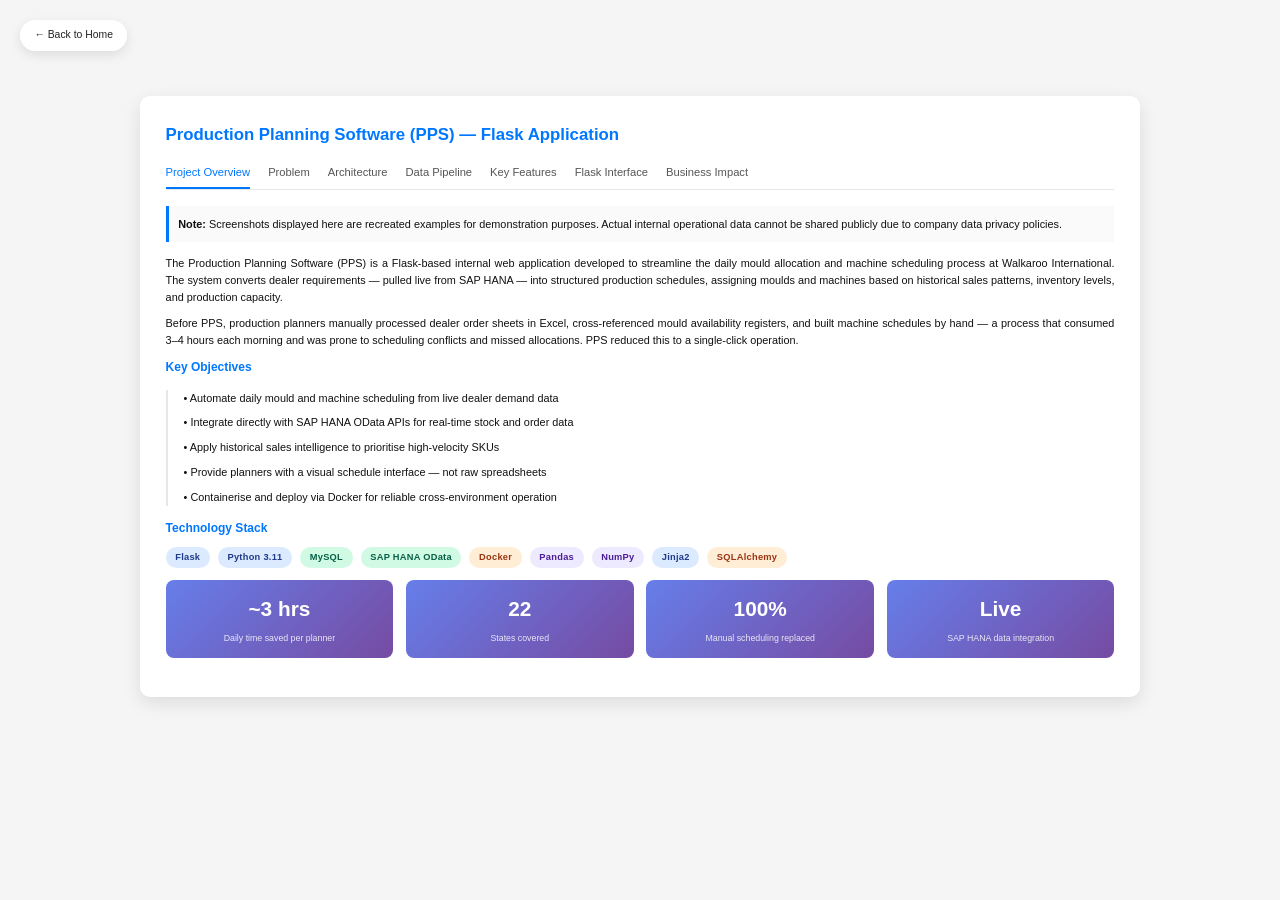
==== commit ea6bb058: "Update first_project.html" ====
--- a/first_project.html
+++ b/first_project.html
@@ -14,4 +14,852 @@
   font-family: "Helvetica Neue", Helvetica, Arial, sans-serif;
 }
 
-
+body {
+  background: #f5f5f5;
+  color: #111;
+  min-height: 100vh;
+  padding: 2rem;
+  line-height: 1.55;
+  font-size: 0.68rem;
+}
+
+/* ── Back Button ── */
+.back-button {
+  position: fixed;
+  top: 20px;
+  left: 20px;
+  text-decoration: none;
+  color: #222;
+  font-weight: 500;
+  background: rgba(255, 255, 255, 0.95);
+  padding: 0.45rem 0.9rem;
+  border-radius: 18px;
+  box-shadow: 0 4px 12px rgba(0, 0, 0, 0.1);
+  font-size: 0.65rem;
+  z-index: 1000;
+  transition: color 0.2s ease;
+}
+
+.back-button:hover {
+  color: #0077ff;
+}
+
+/* ── Container ── */
+.container {
+  max-width: 1000px;
+  margin: 4rem auto 2rem auto;
+  background: #fff;
+  padding: 1.6rem;
+  border-radius: 10px;
+  box-shadow: 0 6px 18px rgba(0, 0, 0, 0.1);
+}
+
+/* ── Headings ── */
+h1 {
+  color: #0077ff;
+  font-size: 1.05rem;
+  margin-bottom: 1rem;
+}
+
+h2 {
+  font-size: 0.75rem;
+  margin-bottom: 0.4rem;
+  color: #0077ff;
+}
+
+/* ── Tabs ── */
+.tabs {
+  display: flex;
+  gap: 18px;
+  border-bottom: 1px solid #e5e7eb;
+  margin-bottom: 1rem;
+  flex-wrap: wrap;
+}
+
+.tab {
+  cursor: pointer;
+  padding-bottom: 6px;
+  font-size: 0.7rem;
+  color: #555;
+  transition: color 0.2s ease;
+}
+
+.tab.active {
+  color: #0077ff;
+  border-bottom: 2px solid #0077ff;
+  font-weight: 500;
+}
+
+/* ── Tab Content ── */
+.tab-content {
+  display: none;
+}
+
+.tab-content.active {
+  display: block;
+}
+
+/* ── Text ── */
+p {
+  margin-bottom: 0.6rem;
+  text-align: justify;
+}
+
+/* ── Info / Note Box ── */
+.note-box {
+  background: #fafafa;
+  border-left: 3px solid #0077ff;
+  padding: 0.6rem;
+  margin-bottom: 0.8rem;
+}
+
+/* ── Timeline / Bullet list ── */
+.timeline {
+  margin: 0.8rem 0;
+  padding-left: 1rem;
+  border-left: 2px solid #e5e7eb;
+}
+
+.timeline p {
+  margin-bottom: 0.5rem;
+}
+
+/* ── Badges ── */
+.badge {
+  display: inline-block;
+  padding: 0.15rem 0.4rem;
+  font-size: 0.55rem;
+  border-radius: 4px;
+  background: #f0f0f0;
+  margin-right: 0.3rem;
+  margin-bottom: 0.3rem;
+}
+
+.badge.blue   { background: #e8f0fe; color: #1a56db; }
+.badge.green  { background: #e8fdf2; color: #0e7a4e; }
+.badge.orange { background: #fff3e0; color: #c05500; }
+.badge.purple { background: #f3edff; color: #6d28d9; }
+.badge.red    { background: #fff0f0; color: #c0392b; }
+
+/* ── Single full-width image ── */
+.page-image {
+  width: 100%;
+  max-width: 100%;
+  height: auto;
+  border-radius: 6px;
+  border: 1px solid #e5e7eb;
+  margin-top: 10px;
+}
+
+/* ── Image Grid ── */
+.image-grid {
+  display: grid;
+  grid-template-columns: repeat(auto-fit, minmax(250px, 1fr));
+  gap: 10px;
+  margin-top: 10px;
+}
+
+.image-grid img {
+  width: 100%;
+  height: auto;
+  border-radius: 6px;
+  border: 1px solid #e5e7eb;
+  object-fit: contain;
+}
+
+/* ── Architecture Flow ── */
+.arch-flow {
+  display: flex;
+  align-items: center;
+  flex-wrap: wrap;
+  gap: 0.4rem;
+  margin: 0.8rem 0;
+}
+
+.arch-box {
+  background: #f0f4ff;
+  border: 1px solid #c7d7f9;
+  border-radius: 6px;
+  padding: 0.35rem 0.7rem;
+  font-size: 0.6rem;
+  font-weight: 600;
+  color: #1a3a7c;
+  white-space: nowrap;
+}
+
+.arch-arrow {
+  font-size: 0.75rem;
+  color: #999;
+}
+
+/* ── Status Pills ── */
+.status-row {
+  display: flex;
+  flex-wrap: wrap;
+  gap: 0.5rem;
+  margin: 0.6rem 0;
+}
+
+.status-pill {
+  font-size: 0.58rem;
+  padding: 0.2rem 0.6rem;
+  border-radius: 20px;
+  font-weight: 600;
+  letter-spacing: 0.03em;
+}
+
+.pill-green  { background: #d1fae5; color: #065f46; }
+.pill-blue   { background: #dbeafe; color: #1e3a8a; }
+.pill-orange { background: #ffedd5; color: #9a3412; }
+.pill-purple { background: #ede9fe; color: #4c1d95; }
+
+/* ── Two-column layout for some sections ── */
+.two-col {
+  display: grid;
+  grid-template-columns: 1fr 1fr;
+  gap: 1rem;
+  margin: 0.8rem 0;
+}
+
+.col-box {
+  background: #fafafa;
+  border-radius: 8px;
+  padding: 0.8rem;
+  border: 1px solid #efefef;
+}
+
+.col-box h3 {
+  font-size: 0.68rem;
+  color: #0077ff;
+  margin-bottom: 0.4rem;
+}
+
+/* ── Metric Cards ── */
+.metrics-row {
+  display: grid;
+  grid-template-columns: repeat(auto-fit, minmax(130px, 1fr));
+  gap: 0.8rem;
+  margin: 0.8rem 0;
+}
+
+.metric-card {
+  background: linear-gradient(135deg, #667eea 0%, #764ba2 100%);
+  border-radius: 8px;
+  padding: 0.8rem;
+  color: white;
+  text-align: center;
+}
+
+.metric-card .metric-value {
+  font-size: 1.3rem;
+  font-weight: bold;
+  display: block;
+  margin-bottom: 0.2rem;
+}
+
+.metric-card .metric-label {
+  font-size: 0.55rem;
+  opacity: 0.85;
+}
+
+/* ── Code snippet ── */
+.code-block {
+  background: #1e1e2e;
+  color: #cdd6f4;
+  border-radius: 6px;
+  padding: 0.8rem 1rem;
+  font-family: "Courier New", Courier, monospace;
+  font-size: 0.6rem;
+  line-height: 1.6;
+  overflow-x: auto;
+  margin: 0.6rem 0;
+}
+
+.code-block .kw  { color: #cba6f7; }
+.code-block .str { color: #a6e3a1; }
+.code-block .cmt { color: #6c7086; font-style: italic; }
+.code-block .fn  { color: #89b4fa; }
+.code-block .num { color: #fab387; }
+
+/* ── Responsive ── */
+@media (max-width: 600px) {
+  body { padding: 0.8rem; }
+  .container { margin: 3.5rem auto 1rem auto; padding: 1rem; }
+  .two-col { grid-template-columns: 1fr; }
+  h1 { font-size: 0.9rem; }
+}
+
+</style>
+</head>
+
+<body>
+
+<a href="index.html" class="back-button">← Back to Home</a>
+
+<div class="container">
+
+  <h1>Production Planning Software (PPS) — Flask Application</h1>
+
+  <div class="tabs">
+    <div class="tab active"  onclick="openTab('overview',   this)">Project Overview</div>
+    <div class="tab"         onclick="openTab('problem',    this)">Problem</div>
+    <div class="tab"         onclick="openTab('architecture',this)">Architecture</div>
+    <div class="tab"         onclick="openTab('pipeline',   this)">Data Pipeline</div>
+    <div class="tab"         onclick="openTab('features',   this)">Key Features</div>
+    <div class="tab"         onclick="openTab('flask',      this)">Flask Interface</div>
+    <div class="tab"         onclick="openTab('impact',     this)">Business Impact</div>
+  </div>
+
+
+  <!-- ══════════════════════════════
+       TAB 1 — OVERVIEW
+  ══════════════════════════════ -->
+  <div id="overview" class="tab-content active">
+
+    <div class="note-box">
+      <b>Note:</b> Screenshots displayed here are recreated examples for demonstration purposes.
+      Actual internal operational data cannot be shared publicly due to company data privacy policies.
+    </div>
+
+    <p>
+      The Production Planning Software (PPS) is a Flask-based internal web application
+      developed to streamline the daily mould allocation and machine scheduling process
+      at Walkaroo International. The system converts dealer requirements — pulled live
+      from SAP HANA — into structured production schedules, assigning moulds and
+      machines based on historical sales patterns, inventory levels, and production capacity.
+    </p>
+
+    <p>
+      Before PPS, production planners manually processed dealer order sheets in Excel,
+      cross-referenced mould availability registers, and built machine schedules by hand —
+      a process that consumed 3–4 hours each morning and was prone to scheduling conflicts
+      and missed allocations. PPS reduced this to a single-click operation.
+    </p>
+
+    <h2>Key Objectives</h2>
+    <div class="timeline">
+      <p>• Automate daily mould and machine scheduling from live dealer demand data</p>
+      <p>• Integrate directly with SAP HANA OData APIs for real-time stock and order data</p>
+      <p>• Apply historical sales intelligence to prioritise high-velocity SKUs</p>
+      <p>• Provide planners with a visual schedule interface — not raw spreadsheets</p>
+      <p>• Containerise and deploy via Docker for reliable cross-environment operation</p>
+    </div>
+
+    <h2>Technology Stack</h2>
+    <div class="status-row">
+      <span class="status-pill pill-blue">Flask</span>
+      <span class="status-pill pill-blue">Python 3.11</span>
+      <span class="status-pill pill-green">MySQL</span>
+      <span class="status-pill pill-green">SAP HANA OData</span>
+      <span class="status-pill pill-orange">Docker</span>
+      <span class="status-pill pill-purple">Pandas</span>
+      <span class="status-pill pill-purple">NumPy</span>
+      <span class="status-pill pill-blue">Jinja2</span>
+      <span class="status-pill pill-orange">SQLAlchemy</span>
+    </div>
+
+    <div class="metrics-row">
+      <div class="metric-card">
+        <span class="metric-value">~3 hrs</span>
+        <span class="metric-label">Daily time saved per planner</span>
+      </div>
+      <div class="metric-card">
+        <span class="metric-value">22</span>
+        <span class="metric-label">States covered</span>
+      </div>
+      <div class="metric-card">
+        <span class="metric-value">100%</span>
+        <span class="metric-label">Manual scheduling replaced</span>
+      </div>
+      <div class="metric-card">
+        <span class="metric-value">Live</span>
+        <span class="metric-label">SAP HANA data integration</span>
+      </div>
+    </div>
+
+    <img src="images/pps_overview.png" class="page-image" alt="PPS Overview Screenshot" onerror="this.style.display='none'">
+
+  </div>
+
+
+  <!-- ══════════════════════════════
+       TAB 2 — PROBLEM
+  ══════════════════════════════ -->
+  <div id="problem" class="tab-content">
+
+    <h2>The Problem Before PPS</h2>
+    <p>
+      Every morning, the production planning team at Walkaroo faced the same challenge:
+      translating hundreds of dealer orders — spread across 22 states — into a coherent
+      machine and mould schedule for the factory floor. This required simultaneously
+      knowing which moulds were available, which machines were running, which SKUs
+      were high priority, and which dealers had pending backlogs.
+    </p>
+
+    <div class="two-col">
+      <div class="col-box">
+        <h3>🔴 Before PPS</h3>
+        <div class="timeline">
+          <p>• Manual Excel order consolidation every morning</p>
+          <p>• Cross-referencing mould availability registers by hand</p>
+          <p>• Machine scheduling done on whiteboards or paper sheets</p>
+          <p>• 3–4 hours consumed before production could begin</p>
+          <p>• No historical pattern weighting — orders treated equally</p>
+          <p>• Scheduling conflicts discovered only at machine-floor level</p>
+          <p>• No visibility into why a dealer's order was deprioritised</p>
+          <p>• Data spread across SAP, Excel files, and email threads</p>
+        </div>
+      </div>
+      <div class="col-box">
+        <h3>🟢 After PPS</h3>
+        <div class="timeline">
+          <p>• Single-click schedule generation from live SAP HANA data</p>
+          <p>• Mould availability checked automatically in real time</p>
+          <p>• Machine schedule generated and downloadable as Excel / PDF</p>
+          <p>• Full morning process completed in under 10 minutes</p>
+          <p>• Historical sales velocity used to weight allocation priority</p>
+          <p>• Conflicts flagged before reaching the factory floor</p>
+          <p>• Full audit trail — every decision logged with reason</p>
+          <p>• Single source of truth via centralised MySQL + SAP integration</p>
+        </div>
+      </div>
+    </div>
+
+    <h2>Core Challenge</h2>
+    <p>
+      The scheduling problem is fundamentally a constraint-satisfaction problem:
+      given N dealer requirements, M available moulds, and K available machines —
+      generate an optimal allocation that maximises production output while respecting
+      mould-machine compatibility, shift capacity, and priority rules. The system
+      handles this using a weighted priority queue built in Python, with
+      compatibility matrices maintained in MySQL.
+    </p>
+
+    <div class="timeline">
+      <p>• Mould-to-machine compatibility constraints (not every mould fits every machine)</p>
+      <p>• Shift-based capacity limits per machine per day</p>
+      <p>• Dealer priority tiers (A / B / C classification from SAP)</p>
+      <p>• SKU velocity weighting from 12-month historical sales data</p>
+      <p>• Backlog carry-forward logic for unfulfilled prior-day requirements</p>
+    </div>
+
+  </div>
+
+
+  <!-- ══════════════════════════════
+       TAB 3 — ARCHITECTURE
+  ══════════════════════════════ -->
+  <div id="architecture" class="tab-content">
+
+    <h2>System Architecture</h2>
+
+    <div class="arch-flow">
+      <div class="arch-box">SAP HANA</div>
+      <div class="arch-arrow">→</div>
+      <div class="arch-box">OData API</div>
+      <div class="arch-arrow">→</div>
+      <div class="arch-box">Python ETL</div>
+      <div class="arch-arrow">→</div>
+      <div class="arch-box">MySQL</div>
+      <div class="arch-arrow">→</div>
+      <div class="arch-box">Scheduling Engine</div>
+      <div class="arch-arrow">→</div>
+      <div class="arch-box">Flask App</div>
+      <div class="arch-arrow">→</div>
+      <div class="arch-box">Planner UI</div>
+    </div>
+
+    <p>
+      The architecture is split into three distinct layers: data ingestion,
+      scheduling computation, and the Flask delivery interface. This separation
+      ensures that heavy ETL and scheduling logic never blocks the web interface.
+    </p>
+
+    <div class="two-col">
+      <div class="col-box">
+        <h3>Layer 1 — Data Ingestion</h3>
+        <div class="timeline">
+          <p>• SAP HANA queried via OData REST APIs at schedule generation time</p>
+          <p>• Dealer order data, mould master, and machine availability extracted</p>
+          <p>• Python ETL validates, cleans, and normalises incoming records</p>
+          <p>• Historical sales data loaded from MySQL (12-month rolling window)</p>
+          <p>• All raw extracts stored in staging tables before processing</p>
+        </div>
+      </div>
+      <div class="col-box">
+        <h3>Layer 2 — Scheduling Engine</h3>
+        <div class="timeline">
+          <p>• Weighted priority queue built per dealer × SKU × mould combination</p>
+          <p>• Compatibility matrix loaded from MySQL configuration tables</p>
+          <p>• Constraint solver iterates allocation respecting shift capacity limits</p>
+          <p>• Backlog engine carries forward unmet demand from previous day</p>
+          <p>• Output schedule written to MySQL output tables</p>
+        </div>
+      </div>
+    </div>
+
+    <div class="col-box" style="margin-top: 0.8rem;">
+      <h3>Layer 3 — Flask Delivery Interface</h3>
+      <div class="timeline">
+        <p>• Flask reads final schedule from MySQL output tables</p>
+        <p>• Jinja2 templates render machine-wise and mould-wise schedule views</p>
+        <p>• Excel export generated via openpyxl for factory floor distribution</p>
+        <p>• Role-based access: planners vs. floor supervisors see different views</p>
+        <p>• Docker container ensures consistent deployment across environments</p>
+      </div>
+    </div>
+
+    <h2>Deployment</h2>
+    <p>
+      The application is containerised using Docker with a
+      <code style="background:#f0f0f0; padding:0.1rem 0.3rem; border-radius:3px; font-size:0.6rem;">docker-compose.yml</code>
+      configuration that orchestrates the Flask app container alongside the MySQL container.
+      This enables one-command deployment on any server without dependency conflicts.
+    </p>
+
+    <div class="code-block">
+<span class="cmt"># docker-compose.yml (simplified)</span>
+<span class="kw">version</span>: <span class="str">'3.8'</span>
+<span class="kw">services</span>:
+  <span class="kw">pps_app</span>:
+    <span class="kw">build</span>: .
+    <span class="kw">ports</span>: [<span class="str">"5000:5000"</span>]
+    <span class="kw">depends_on</span>: [db]
+    <span class="kw">environment</span>:
+      - <span class="str">SAP_HANA_HOST</span>=...
+      - <span class="str">MYSQL_HOST</span>=db
+  <span class="kw">db</span>:
+    <span class="kw">image</span>: <span class="str">mysql:8.0</span>
+    <span class="kw">volumes</span>: [<span class="str">pps_data:/var/lib/mysql</span>]
+    </div>
+
+  </div>
+
+
+  <!-- ══════════════════════════════
+       TAB 4 — DATA PIPELINE
+  ══════════════════════════════ -->
+  <div id="pipeline" class="tab-content">
+
+    <h2>Data Pipeline — End to End</h2>
+
+    <p>
+      The PPS pipeline runs on-demand when a planner triggers schedule generation,
+      and also has a scheduled pre-fetch that runs at 6:00 AM to pull overnight
+      SAP HANA data so the morning schedule can be generated instantly.
+    </p>
+
+    <h2>Step 1 — SAP HANA Extraction</h2>
+    <div class="timeline">
+      <p>• OData API calls made to SAP HANA endpoints for dealer order tables</p>
+      <p>• Mould master data fetched (mould ID, dimensions, compatible article types)</p>
+      <p>• Machine availability status fetched from production module</p>
+      <p>• API responses parsed from JSON into Pandas DataFrames</p>
+      <p>• Extraction handles pagination for large order volumes (batch size 1000)</p>
+    </div>
+
+    <h2>Step 2 — Cleaning and Validation</h2>
+    <div class="timeline">
+      <p>• Null checks on critical fields: dealer code, article code, quantity, mould ID</p>
+      <p>• Duplicate order line detection and de-duplication</p>
+      <p>• Quantity outlier detection — orders above 3σ flagged for planner review</p>
+      <p>• Article code standardisation (SAP codes mapped to internal naming convention)</p>
+      <p>• Invalid mould-article combinations rejected with logged error reason</p>
+    </div>
+
+    <h2>Step 3 — Priority Scoring</h2>
+    <p>
+      Each dealer-SKU requirement is assigned a composite priority score before entering
+      the scheduling engine. The score combines four weighted factors:
+    </p>
+    <div class="timeline">
+      <p>• <b>Dealer tier weight (40%)</b> — A/B/C classification from SAP dealer master</p>
+      <p>• <b>Historical velocity weight (30%)</b> — 12-month average sales for this SKU in this region</p>
+      <p>• <b>Backlog weight (20%)</b> — number of days this requirement has been unmet</p>
+      <p>• <b>Stock urgency weight (10%)</b> — days-of-stock remaining at current sell rate</p>
+    </div>
+
+    <h2>Step 4 — Schedule Generation</h2>
+    <div class="timeline">
+      <p>• Requirements sorted by descending priority score</p>
+      <p>• For each requirement: compatible moulds fetched from compatibility matrix</p>
+      <p>• Available machines identified (not at capacity for current shift)</p>
+      <p>• Optimal mould-machine pair selected; allocation written to output table</p>
+      <p>• Shift capacity counters updated after each allocation</p>
+      <p>• Unallocated requirements written to backlog table for next day carry-forward</p>
+    </div>
+
+    <h2>Step 5 — Output and Distribution</h2>
+    <div class="timeline">
+      <p>• Final schedule written to MySQL output tables (machine-wise view)</p>
+      <p>• Flask reads output tables and renders schedule on web interface</p>
+      <p>• Excel export generated with openpyxl — one sheet per machine</p>
+      <p>• Schedule summary emailed to production manager via SMTP automation</p>
+    </div>
+
+    <div class="code-block">
+<span class="cmt"># Priority scoring — simplified Python logic</span>
+<span class="kw">def</span> <span class="fn">compute_priority_score</span>(row, velocity_df, backlog_df):
+    dealer_weight  = {<span class="str">'A'</span>: <span class="num">1.0</span>, <span class="str">'B'</span>: <span class="num">0.7</span>, <span class="str">'C'</span>: <span class="num">0.4</span>}
+    velocity       = velocity_df.get(row[<span class="str">'article_code'</span>], <span class="num">0</span>)
+    backlog_days   = backlog_df.get(row[<span class="str">'order_id'</span>], <span class="num">0</span>)
+    stock_urgency  = <span class="num">1</span> / (row[<span class="str">'days_of_stock'</span>] + <span class="num">1</span>)
+
+    score = (
+        dealer_weight[row[<span class="str">'tier'</span>]] * <span class="num">0.4</span> +
+        (velocity / velocity_df.max())  * <span class="num">0.3</span> +
+        (backlog_days / <span class="num">30</span>)             * <span class="num">0.2</span> +
+        stock_urgency                   * <span class="num">0.1</span>
+    )
+    <span class="kw">return</span> round(score, <span class="num">4</span>)
+    </div>
+
+  </div>
+
+
+  <!-- ══════════════════════════════
+       TAB 5 — KEY FEATURES
+  ══════════════════════════════ -->
+  <div id="features" class="tab-content">
+
+    <h2>Core Features</h2>
+
+    <div class="two-col">
+
+      <div class="col-box">
+        <h3>⚙️ Auto Schedule Generation</h3>
+        <p style="font-size:0.68rem; color:#555; line-height:1.5; margin-top:0.3rem;">
+          One-click schedule generation that pulls live data from SAP HANA,
+          runs the priority-weighted allocation engine, and produces a complete
+          machine-wise production schedule — in under 60 seconds.
+        </p>
+      </div>
+
+      <div class="col-box">
+        <h3>📦 Mould Compatibility Matrix</h3>
+        <p style="font-size:0.68rem; color:#555; line-height:1.5; margin-top:0.3rem;">
+          A configurable mould-to-article and mould-to-machine compatibility matrix
+          maintained in MySQL. Planners can update compatibility rules via the
+          admin panel without touching code.
+        </p>
+      </div>
+
+      <div class="col-box">
+        <h3>🔁 Backlog Carry-Forward</h3>
+        <p style="font-size:0.68rem; color:#555; line-height:1.5; margin-top:0.3rem;">
+          Unmet requirements automatically carry forward to the next day with
+          an escalating backlog weight — ensuring high-backlog orders surface
+          to the top of the next day's priority queue.
+        </p>
+      </div>
+
+      <div class="col-box">
+        <h3>📤 Excel Schedule Export</h3>
+        <p style="font-size:0.68rem; color:#555; line-height:1.5; margin-top:0.3rem;">
+          Final schedules exportable as formatted Excel files with one sheet
+          per machine, ready for floor supervisors. Generated via openpyxl
+          with conditional formatting for priority indicators.
+        </p>
+      </div>
+
+      <div class="col-box">
+        <h3>📊 Historical Velocity Weighting</h3>
+        <p style="font-size:0.68rem; color:#555; line-height:1.5; margin-top:0.3rem;">
+          12-month rolling average sales velocity per article per region
+          is used to weight allocation priority — ensuring fast-moving SKUs
+          are always scheduled ahead of slow movers when capacity is constrained.
+        </p>
+      </div>
+
+      <div class="col-box">
+        <h3>🔐 Role-Based Access</h3>
+        <p style="font-size:0.68rem; color:#555; line-height:1.5; margin-top:0.3rem;">
+          Planners see the full schedule generation interface. Floor supervisors
+          see a read-only machine-view. Admins can update compatibility matrices
+          and capacity configurations. Flask session-based authentication.
+        </p>
+      </div>
+
+      <div class="col-box">
+        <h3>⚠️ Conflict & Outlier Flagging</h3>
+        <p style="font-size:0.68rem; color:#555; line-height:1.5; margin-top:0.3rem;">
+          Orders with unusually high quantities, invalid mould-article combinations,
+          or machine capacity overloads are flagged before the schedule is finalised —
+          giving planners a review queue rather than a failed run.
+        </p>
+      </div>
+
+      <div class="col-box">
+        <h3>🐳 Docker Deployment</h3>
+        <p style="font-size:0.68rem; color:#555; line-height:1.5; margin-top:0.3rem;">
+          Fully containerised with Docker Compose — Flask app + MySQL in isolated
+          containers. Environment variables manage SAP HANA credentials and
+          database configs. One-command startup: <code style="background:#f0f0f0;padding:0.1rem 0.2rem;border-radius:2px;">docker-compose up</code>.
+        </p>
+      </div>
+
+    </div>
+
+    <h2>Tech Stack Detail</h2>
+    <p>
+      <span class="badge blue">Flask 3.x</span>
+      <span class="badge blue">Python 3.11</span>
+      <span class="badge green">MySQL 8.0</span>
+      <span class="badge green">SQLAlchemy ORM</span>
+      <span class="badge orange">Docker / Docker Compose</span>
+      <span class="badge purple">Pandas</span>
+      <span class="badge purple">NumPy</span>
+      <span class="badge blue">Jinja2</span>
+      <span class="badge orange">openpyxl</span>
+      <span class="badge green">SAP HANA OData API</span>
+      <span class="badge purple">smtplib (schedule email)</span>
+    </p>
+
+    <div class="image-grid">
+      <img src="images/pps_schedule.png"    alt="Schedule View"    onerror="this.style.display='none'">
+      <img src="images/pps_mould.png"       alt="Mould Matrix"     onerror="this.style.display='none'">
+      <img src="images/pps_backlog.png"     alt="Backlog View"     onerror="this.style.display='none'">
+    </div>
+
+  </div>
+
+
+  <!-- ══════════════════════════════
+       TAB 6 — FLASK INTERFACE
+  ══════════════════════════════ -->
+  <div id="flask" class="tab-content">
+
+    <h2>Flask Application Interface</h2>
+
+    <p>
+      The Flask application serves as the user-facing interface for the entire PPS system.
+      It is designed for production planners who need a fast, no-friction tool —
+      not a complex analytics dashboard. The UI is deliberately simple:
+      one primary action (generate schedule), with secondary views for review and export.
+    </p>
+
+    <h2>Route Structure</h2>
+    <div class="timeline">
+      <p>• <code style="background:#f0f0f0;padding:0.1rem 0.3rem;border-radius:3px;font-size:0.6rem;">GET  /</code> — Login / session check → redirect to dashboard</p>
+      <p>• <code style="background:#f0f0f0;padding:0.1rem 0.3rem;border-radius:3px;font-size:0.6rem;">GET  /dashboard</code> — Main planner dashboard; shows today's schedule status</p>
+      <p>• <code style="background:#f0f0f0;padding:0.1rem 0.3rem;border-radius:3px;font-size:0.6rem;">POST /generate</code> — Triggers SAP pull → ETL → scheduling engine → writes output</p>
+      <p>• <code style="background:#f0f0f0;padding:0.1rem 0.3rem;border-radius:3px;font-size:0.6rem;">GET  /schedule</code> — Renders today's generated schedule (machine-wise view)</p>
+      <p>• <code style="background:#f0f0f0;padding:0.1rem 0.3rem;border-radius:3px;font-size:0.6rem;">GET  /export</code> — Streams Excel file download of today's schedule</p>
+      <p>• <code style="background:#f0f0f0;padding:0.1rem 0.3rem;border-radius:3px;font-size:0.6rem;">GET  /backlog</code> — View unallocated requirements carried forward</p>
+      <p>• <code style="background:#f0f0f0;padding:0.1rem 0.3rem;border-radius:3px;font-size:0.6rem;">GET  /admin</code> — Mould compatibility matrix and capacity configuration (admin only)</p>
+    </div>
+
+    <h2>Session and Authentication</h2>
+    <div class="timeline">
+      <p>• Flask session-based authentication with bcrypt password hashing</p>
+      <p>• Three roles: <b>planner</b>, <b>supervisor</b>, <b>admin</b></p>
+      <p>• Route decorators enforce role-based access on sensitive routes</p>
+      <p>• Sessions expire after 8 hours (one shift duration)</p>
+    </div>
+
+    <h2>Template Structure</h2>
+    <div class="timeline">
+      <p>• <code style="background:#f0f0f0;padding:0.1rem 0.3rem;border-radius:3px;font-size:0.6rem;">base.html</code> — Shared layout with nav and session context</p>
+      <p>• <code style="background:#f0f0f0;padding:0.1rem 0.3rem;border-radius:3px;font-size:0.6rem;">dashboard.html</code> — Schedule generation trigger + status cards</p>
+      <p>• <code style="background:#f0f0f0;padding:0.1rem 0.3rem;border-radius:3px;font-size:0.6rem;">schedule.html</code> — Machine-wise schedule table with priority colour coding</p>
+      <p>• <code style="background:#f0f0f0;padding:0.1rem 0.3rem;border-radius:3px;font-size:0.6rem;">backlog.html</code> — Unallocated orders table with backlog age indicators</p>
+      <p>• <code style="background:#f0f0f0;padding:0.1rem 0.3rem;border-radius:3px;font-size:0.6rem;">admin.html</code> — Mould matrix editor and machine capacity configuration</p>
+    </div>
+
+    <div class="code-block">
+<span class="cmt"># Flask route — schedule generation trigger</span>
+<span class="kw">@app</span>.route(<span class="str">'/generate'</span>, methods=[<span class="str">'POST'</span>])
+<span class="kw">@login_required</span>
+<span class="kw">@role_required</span>(<span class="str">'planner'</span>)
+<span class="kw">def</span> <span class="fn">generate_schedule</span>():
+    date_str = request.form.get(<span class="str">'schedule_date'</span>)
+    result   = scheduler.run(date_str)        <span class="cmt"># triggers full pipeline</span>
+    <span class="kw">if</span> result[<span class="str">'status'</span>] == <span class="str">'success'</span>:
+        flash(<span class="str">f"Schedule generated: {result['allocated']} allocations"</span>, <span class="str">'success'</span>)
+    <span class="kw">else</span>:
+        flash(<span class="str">f"Error: {result['message']}"</span>, <span class="str">'error'</span>)
+    <span class="kw">return</span> redirect(url_for(<span class="str">'schedule'</span>))
+    </div>
+
+  </div>
+
+
+  <!-- ══════════════════════════════
+       TAB 7 — BUSINESS IMPACT
+  ══════════════════════════════ -->
+  <div id="impact" class="tab-content">
+
+    <h2>Business Impact</h2>
+
+    <p>
+      PPS was built to solve a real, daily operational problem and its impact
+      was measurable from the first week of deployment.
+    </p>
+
+    <div class="metrics-row">
+      <div class="metric-card">
+        <span class="metric-value">3–4 hrs</span>
+        <span class="metric-label">Morning planning time eliminated daily</span>
+      </div>
+      <div class="metric-card">
+        <span class="metric-value">&lt; 10 min</span>
+        <span class="metric-label">Full schedule generation time (post-PPS)</span>
+      </div>
+      <div class="metric-card">
+        <span class="metric-value">0</span>
+        <span class="metric-label">Mould-machine conflicts post-deployment</span>
+      </div>
+      <div class="metric-card">
+        <span class="metric-value">100%</span>
+        <span class="metric-label">Backlog visibility (previously invisible)</span>
+      </div>
+    </div>
+
+    <h2>Operational Improvements</h2>
+    <div class="timeline">
+      <p>• Production floor starts earlier — schedule ready before shift begins</p>
+      <p>• Zero mould-machine compatibility errors since deployment</p>
+      <p>• Backlog carry-forward prevents dealer requirements from being silently missed</p>
+      <p>• Planners freed from Excel work; focus on exception handling instead</p>
+      <p>• Management visibility into daily scheduling decisions via audit log</p>
+      <p>• Consistent priority logic applied across all planners (no individual bias)</p>
+    </div>
+
+    <h2>Technical Learnings</h2>
+    <div class="timeline">
+      <p>• SAP HANA OData API rate limits require careful batch sizing and retry logic</p>
+      <p>• Constraint-satisfaction problems at production scale benefit from greedy
+         weighted sorting over exhaustive solvers — speed matters more than
+         theoretical optimality in an operational morning context</p>
+      <p>• Docker Compose significantly simplified deployment across dev / staging / prod</p>
+      <p>• Building an admin UI for the compatibility matrix was essential —
+         without it, every mould/machine change would have required a code deployment</p>
+    </div>
+
+    <h2>Status</h2>
+    <div class="status-row">
+      <span class="status-pill pill-green">✓ Live in Production</span>
+      <span class="status-pill pill-blue">✓ Daily Active Use</span>
+      <span class="status-pill pill-orange">↻ Iterating — v2 roadmap includes ML-based capacity forecasting</span>
+    </div>
+
+  </div>
+
+</div><!-- /container -->
+
+
+<script>
+function openTab(tabId, element) {
+  document.querySelectorAll(".tab-content").forEach(tab => {
+    tab.classList.remove("active");
+  });
+  document.querySelectorAll(".tab").forEach(tab => {
+    tab.classList.remove("active");
+  });
+  document.getElementById(tabId).classList.add("active");
+  element.classList.add("active");
+}
+</script>
+
+</body>
+</html>
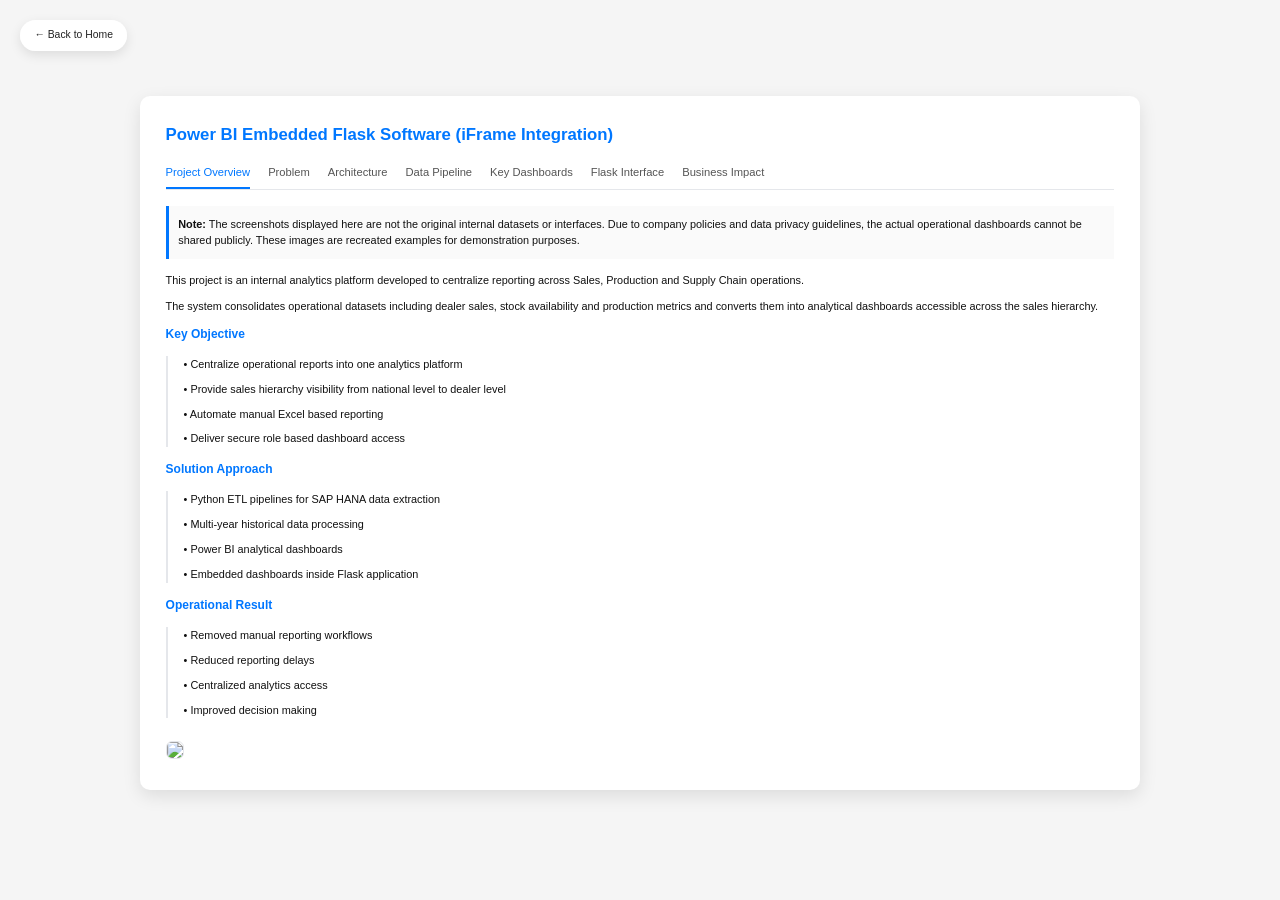
==== commit ea73547b: "Update first_project.html" ====
--- a/first_project.html
+++ b/first_project.html
@@ -3,290 +3,171 @@
 <head>
 <meta charset="UTF-8">
 <meta name="viewport" content="width=device-width, initial-scale=1.0">
-<title>Production Planning Software — Sandesh K P</title>
+<title>Power BI Embedded Flask Software</title>
 
 <style>
 
-* {
-  margin: 0;
-  padding: 0;
-  box-sizing: border-box;
-  font-family: "Helvetica Neue", Helvetica, Arial, sans-serif;
-}
-
-body {
-  background: #f5f5f5;
-  color: #111;
-  min-height: 100vh;
-  padding: 2rem;
-  line-height: 1.55;
-  font-size: 0.68rem;
-}
-
-/* ── Back Button ── */
-.back-button {
-  position: fixed;
-  top: 20px;
-  left: 20px;
-  text-decoration: none;
-  color: #222;
-  font-weight: 500;
-  background: rgba(255, 255, 255, 0.95);
-  padding: 0.45rem 0.9rem;
-  border-radius: 18px;
-  box-shadow: 0 4px 12px rgba(0, 0, 0, 0.1);
-  font-size: 0.65rem;
-  z-index: 1000;
-  transition: color 0.2s ease;
-}
-
-.back-button:hover {
-  color: #0077ff;
-}
-
-/* ── Container ── */
-.container {
-  max-width: 1000px;
-  margin: 4rem auto 2rem auto;
-  background: #fff;
-  padding: 1.6rem;
-  border-radius: 10px;
-  box-shadow: 0 6px 18px rgba(0, 0, 0, 0.1);
-}
-
-/* ── Headings ── */
-h1 {
-  color: #0077ff;
-  font-size: 1.05rem;
-  margin-bottom: 1rem;
-}
-
-h2 {
-  font-size: 0.75rem;
-  margin-bottom: 0.4rem;
-  color: #0077ff;
-}
-
-/* ── Tabs ── */
-.tabs {
-  display: flex;
-  gap: 18px;
-  border-bottom: 1px solid #e5e7eb;
-  margin-bottom: 1rem;
-  flex-wrap: wrap;
-}
-
-.tab {
-  cursor: pointer;
-  padding-bottom: 6px;
-  font-size: 0.7rem;
-  color: #555;
-  transition: color 0.2s ease;
-}
-
-.tab.active {
-  color: #0077ff;
-  border-bottom: 2px solid #0077ff;
-  font-weight: 500;
-}
-
-/* ── Tab Content ── */
-.tab-content {
-  display: none;
-}
-
-.tab-content.active {
-  display: block;
-}
-
-/* ── Text ── */
-p {
-  margin-bottom: 0.6rem;
-  text-align: justify;
-}
-
-/* ── Info / Note Box ── */
-.note-box {
-  background: #fafafa;
-  border-left: 3px solid #0077ff;
-  padding: 0.6rem;
-  margin-bottom: 0.8rem;
-}
-
-/* ── Timeline / Bullet list ── */
-.timeline {
-  margin: 0.8rem 0;
-  padding-left: 1rem;
-  border-left: 2px solid #e5e7eb;
-}
-
-.timeline p {
-  margin-bottom: 0.5rem;
-}
-
-/* ── Badges ── */
-.badge {
-  display: inline-block;
-  padding: 0.15rem 0.4rem;
-  font-size: 0.55rem;
-  border-radius: 4px;
-  background: #f0f0f0;
-  margin-right: 0.3rem;
-  margin-bottom: 0.3rem;
-}
-
-.badge.blue   { background: #e8f0fe; color: #1a56db; }
-.badge.green  { background: #e8fdf2; color: #0e7a4e; }
-.badge.orange { background: #fff3e0; color: #c05500; }
-.badge.purple { background: #f3edff; color: #6d28d9; }
-.badge.red    { background: #fff0f0; color: #c0392b; }
-
-/* ── Single full-width image ── */
-.page-image {
-  width: 100%;
-  max-width: 100%;
-  height: auto;
-  border-radius: 6px;
-  border: 1px solid #e5e7eb;
-  margin-top: 10px;
-}
-
-/* ── Image Grid ── */
-.image-grid {
-  display: grid;
-  grid-template-columns: repeat(auto-fit, minmax(250px, 1fr));
-  gap: 10px;
-  margin-top: 10px;
-}
-
-.image-grid img {
-  width: 100%;
-  height: auto;
-  border-radius: 6px;
-  border: 1px solid #e5e7eb;
-  object-fit: contain;
-}
-
-/* ── Architecture Flow ── */
-.arch-flow {
-  display: flex;
-  align-items: center;
-  flex-wrap: wrap;
-  gap: 0.4rem;
-  margin: 0.8rem 0;
-}
-
-.arch-box {
-  background: #f0f4ff;
-  border: 1px solid #c7d7f9;
-  border-radius: 6px;
-  padding: 0.35rem 0.7rem;
-  font-size: 0.6rem;
-  font-weight: 600;
-  color: #1a3a7c;
-  white-space: nowrap;
-}
-
-.arch-arrow {
-  font-size: 0.75rem;
-  color: #999;
-}
-
-/* ── Status Pills ── */
-.status-row {
-  display: flex;
-  flex-wrap: wrap;
-  gap: 0.5rem;
-  margin: 0.6rem 0;
-}
-
-.status-pill {
-  font-size: 0.58rem;
-  padding: 0.2rem 0.6rem;
-  border-radius: 20px;
-  font-weight: 600;
-  letter-spacing: 0.03em;
-}
-
-.pill-green  { background: #d1fae5; color: #065f46; }
-.pill-blue   { background: #dbeafe; color: #1e3a8a; }
-.pill-orange { background: #ffedd5; color: #9a3412; }
-.pill-purple { background: #ede9fe; color: #4c1d95; }
-
-/* ── Two-column layout for some sections ── */
-.two-col {
-  display: grid;
-  grid-template-columns: 1fr 1fr;
-  gap: 1rem;
-  margin: 0.8rem 0;
-}
-
-.col-box {
-  background: #fafafa;
-  border-radius: 8px;
-  padding: 0.8rem;
-  border: 1px solid #efefef;
-}
-
-.col-box h3 {
-  font-size: 0.68rem;
-  color: #0077ff;
-  margin-bottom: 0.4rem;
-}
-
-/* ── Metric Cards ── */
-.metrics-row {
-  display: grid;
-  grid-template-columns: repeat(auto-fit, minmax(130px, 1fr));
-  gap: 0.8rem;
-  margin: 0.8rem 0;
-}
-
-.metric-card {
-  background: linear-gradient(135deg, #667eea 0%, #764ba2 100%);
-  border-radius: 8px;
-  padding: 0.8rem;
-  color: white;
-  text-align: center;
-}
-
-.metric-card .metric-value {
-  font-size: 1.3rem;
-  font-weight: bold;
-  display: block;
-  margin-bottom: 0.2rem;
-}
-
-.metric-card .metric-label {
-  font-size: 0.55rem;
-  opacity: 0.85;
-}
-
-/* ── Code snippet ── */
-.code-block {
-  background: #1e1e2e;
-  color: #cdd6f4;
-  border-radius: 6px;
-  padding: 0.8rem 1rem;
-  font-family: "Courier New", Courier, monospace;
-  font-size: 0.6rem;
-  line-height: 1.6;
-  overflow-x: auto;
-  margin: 0.6rem 0;
-}
-
-.code-block .kw  { color: #cba6f7; }
-.code-block .str { color: #a6e3a1; }
-.code-block .cmt { color: #6c7086; font-style: italic; }
-.code-block .fn  { color: #89b4fa; }
-.code-block .num { color: #fab387; }
-
-/* ── Responsive ── */
-@media (max-width: 600px) {
-  body { padding: 0.8rem; }
-  .container { margin: 3.5rem auto 1rem auto; padding: 1rem; }
-  .two-col { grid-template-columns: 1fr; }
-  h1 { font-size: 0.9rem; }
+*{
+margin:0;
+padding:0;
+box-sizing:border-box;
+font-family:"Helvetica Neue",Helvetica,Arial,sans-serif;
+}
+
+body{
+background:#f5f5f5;
+color:#111;
+min-height:100vh;
+padding:2rem;
+line-height:1.55;
+font-size:0.68rem;
+}
+
+/* back button */
+
+.back-button{
+position:fixed;
+top:20px;
+left:20px;
+text-decoration:none;
+color:#222;
+font-weight:500;
+background:rgba(255,255,255,0.95);
+padding:0.45rem 0.9rem;
+border-radius:18px;
+box-shadow:0 4px 12px rgba(0,0,0,0.1);
+font-size:0.65rem;
+z-index:1000;
+}
+
+.back-button:hover{
+color:#0077ff;
+}
+
+/* container */
+
+.container{
+max-width:1000px;
+margin:4rem auto 2rem auto;
+background:#fff;
+padding:1.6rem;
+border-radius:10px;
+box-shadow:0 6px 18px rgba(0,0,0,0.1);
+}
+
+/* headings */
+
+h1{
+color:#0077ff;
+font-size:1.05rem;
+margin-bottom:1rem;
+}
+
+h2{
+font-size:0.75rem;
+margin-bottom:0.4rem;
+color:#0077ff;
+}
+
+/* tabs */
+
+.tabs{
+display:flex;
+gap:18px;
+border-bottom:1px solid #e5e7eb;
+margin-bottom:1rem;
+flex-wrap:wrap;
+}
+
+.tab{
+cursor:pointer;
+padding-bottom:6px;
+font-size:0.7rem;
+color:#555;
+}
+
+.tab.active{
+color:#0077ff;
+border-bottom:2px solid #0077ff;
+font-weight:500;
+}
+
+/* tab content */
+
+.tab-content{
+display:none;
+}
+
+.tab-content.active{
+display:block;
+}
+
+/* text */
+
+p{
+margin-bottom:0.6rem;
+text-align:justify;
+}
+
+/* info box */
+
+.note-box{
+background:#fafafa;
+border-left:3px solid #0077ff;
+padding:0.6rem;
+margin-bottom:0.8rem;
+}
+
+/* bullet timeline */
+
+.timeline{
+margin:0.8rem 0;
+padding-left:1rem;
+border-left:2px solid #e5e7eb;
+}
+
+.timeline p{
+margin-bottom:0.5rem;
+}
+
+/* tags */
+
+.badge{
+display:inline-block;
+padding:0.15rem 0.4rem;
+font-size:0.55rem;
+border-radius:4px;
+background:#f0f0f0;
+margin-right:0.3rem;
+margin-bottom:0.3rem;
+}
+
+/* SINGLE IMAGE (overview section) */
+
+.page-image{
+width:100%;
+max-width:100%;
+height:auto;
+border-radius:6px;
+border:1px solid #e5e7eb;
+margin-top:10px;
+}
+
+/* DASHBOARD GRID */
+
+.image-grid{
+display:grid;
+grid-template-columns:repeat(auto-fit,minmax(250px,1fr));
+gap:10px;
+margin-top:10px;
+}
+
+.image-grid img{
+width:100%;
+height:auto;
+border-radius:6px;
+border:1px solid #e5e7eb;
+object-fit:contain;
 }
 
 </style>
@@ -298,567 +179,216 @@
 
 <div class="container">
 
-  <h1>Production Planning Software (PPS) — Flask Application</h1>
-
-  <div class="tabs">
-    <div class="tab active"  onclick="openTab('overview',   this)">Project Overview</div>
-    <div class="tab"         onclick="openTab('problem',    this)">Problem</div>
-    <div class="tab"         onclick="openTab('architecture',this)">Architecture</div>
-    <div class="tab"         onclick="openTab('pipeline',   this)">Data Pipeline</div>
-    <div class="tab"         onclick="openTab('features',   this)">Key Features</div>
-    <div class="tab"         onclick="openTab('flask',      this)">Flask Interface</div>
-    <div class="tab"         onclick="openTab('impact',     this)">Business Impact</div>
-  </div>
-
-
-  <!-- ══════════════════════════════
-       TAB 1 — OVERVIEW
-  ══════════════════════════════ -->
-  <div id="overview" class="tab-content active">
-
-    <div class="note-box">
-      <b>Note:</b> Screenshots displayed here are recreated examples for demonstration purposes.
-      Actual internal operational data cannot be shared publicly due to company data privacy policies.
-    </div>
-
-    <p>
-      The Production Planning Software (PPS) is a Flask-based internal web application
-      developed to streamline the daily mould allocation and machine scheduling process
-      at Walkaroo International. The system converts dealer requirements — pulled live
-      from SAP HANA — into structured production schedules, assigning moulds and
-      machines based on historical sales patterns, inventory levels, and production capacity.
-    </p>
-
-    <p>
-      Before PPS, production planners manually processed dealer order sheets in Excel,
-      cross-referenced mould availability registers, and built machine schedules by hand —
-      a process that consumed 3–4 hours each morning and was prone to scheduling conflicts
-      and missed allocations. PPS reduced this to a single-click operation.
-    </p>
-
-    <h2>Key Objectives</h2>
-    <div class="timeline">
-      <p>• Automate daily mould and machine scheduling from live dealer demand data</p>
-      <p>• Integrate directly with SAP HANA OData APIs for real-time stock and order data</p>
-      <p>• Apply historical sales intelligence to prioritise high-velocity SKUs</p>
-      <p>• Provide planners with a visual schedule interface — not raw spreadsheets</p>
-      <p>• Containerise and deploy via Docker for reliable cross-environment operation</p>
-    </div>
-
-    <h2>Technology Stack</h2>
-    <div class="status-row">
-      <span class="status-pill pill-blue">Flask</span>
-      <span class="status-pill pill-blue">Python 3.11</span>
-      <span class="status-pill pill-green">MySQL</span>
-      <span class="status-pill pill-green">SAP HANA OData</span>
-      <span class="status-pill pill-orange">Docker</span>
-      <span class="status-pill pill-purple">Pandas</span>
-      <span class="status-pill pill-purple">NumPy</span>
-      <span class="status-pill pill-blue">Jinja2</span>
-      <span class="status-pill pill-orange">SQLAlchemy</span>
-    </div>
-
-    <div class="metrics-row">
-      <div class="metric-card">
-        <span class="metric-value">~3 hrs</span>
-        <span class="metric-label">Daily time saved per planner</span>
-      </div>
-      <div class="metric-card">
-        <span class="metric-value">22</span>
-        <span class="metric-label">States covered</span>
-      </div>
-      <div class="metric-card">
-        <span class="metric-value">100%</span>
-        <span class="metric-label">Manual scheduling replaced</span>
-      </div>
-      <div class="metric-card">
-        <span class="metric-value">Live</span>
-        <span class="metric-label">SAP HANA data integration</span>
-      </div>
-    </div>
-
-    <img src="images/pps_overview.png" class="page-image" alt="PPS Overview Screenshot" onerror="this.style.display='none'">
-
-  </div>
-
-
-  <!-- ══════════════════════════════
-       TAB 2 — PROBLEM
-  ══════════════════════════════ -->
-  <div id="problem" class="tab-content">
-
-    <h2>The Problem Before PPS</h2>
-    <p>
-      Every morning, the production planning team at Walkaroo faced the same challenge:
-      translating hundreds of dealer orders — spread across 22 states — into a coherent
-      machine and mould schedule for the factory floor. This required simultaneously
-      knowing which moulds were available, which machines were running, which SKUs
-      were high priority, and which dealers had pending backlogs.
-    </p>
-
-    <div class="two-col">
-      <div class="col-box">
-        <h3>🔴 Before PPS</h3>
-        <div class="timeline">
-          <p>• Manual Excel order consolidation every morning</p>
-          <p>• Cross-referencing mould availability registers by hand</p>
-          <p>• Machine scheduling done on whiteboards or paper sheets</p>
-          <p>• 3–4 hours consumed before production could begin</p>
-          <p>• No historical pattern weighting — orders treated equally</p>
-          <p>• Scheduling conflicts discovered only at machine-floor level</p>
-          <p>• No visibility into why a dealer's order was deprioritised</p>
-          <p>• Data spread across SAP, Excel files, and email threads</p>
-        </div>
-      </div>
-      <div class="col-box">
-        <h3>🟢 After PPS</h3>
-        <div class="timeline">
-          <p>• Single-click schedule generation from live SAP HANA data</p>
-          <p>• Mould availability checked automatically in real time</p>
-          <p>• Machine schedule generated and downloadable as Excel / PDF</p>
-          <p>• Full morning process completed in under 10 minutes</p>
-          <p>• Historical sales velocity used to weight allocation priority</p>
-          <p>• Conflicts flagged before reaching the factory floor</p>
-          <p>• Full audit trail — every decision logged with reason</p>
-          <p>• Single source of truth via centralised MySQL + SAP integration</p>
-        </div>
-      </div>
-    </div>
-
-    <h2>Core Challenge</h2>
-    <p>
-      The scheduling problem is fundamentally a constraint-satisfaction problem:
-      given N dealer requirements, M available moulds, and K available machines —
-      generate an optimal allocation that maximises production output while respecting
-      mould-machine compatibility, shift capacity, and priority rules. The system
-      handles this using a weighted priority queue built in Python, with
-      compatibility matrices maintained in MySQL.
-    </p>
-
-    <div class="timeline">
-      <p>• Mould-to-machine compatibility constraints (not every mould fits every machine)</p>
-      <p>• Shift-based capacity limits per machine per day</p>
-      <p>• Dealer priority tiers (A / B / C classification from SAP)</p>
-      <p>• SKU velocity weighting from 12-month historical sales data</p>
-      <p>• Backlog carry-forward logic for unfulfilled prior-day requirements</p>
-    </div>
-
-  </div>
-
-
-  <!-- ══════════════════════════════
-       TAB 3 — ARCHITECTURE
-  ══════════════════════════════ -->
-  <div id="architecture" class="tab-content">
-
-    <h2>System Architecture</h2>
-
-    <div class="arch-flow">
-      <div class="arch-box">SAP HANA</div>
-      <div class="arch-arrow">→</div>
-      <div class="arch-box">OData API</div>
-      <div class="arch-arrow">→</div>
-      <div class="arch-box">Python ETL</div>
-      <div class="arch-arrow">→</div>
-      <div class="arch-box">MySQL</div>
-      <div class="arch-arrow">→</div>
-      <div class="arch-box">Scheduling Engine</div>
-      <div class="arch-arrow">→</div>
-      <div class="arch-box">Flask App</div>
-      <div class="arch-arrow">→</div>
-      <div class="arch-box">Planner UI</div>
-    </div>
-
-    <p>
-      The architecture is split into three distinct layers: data ingestion,
-      scheduling computation, and the Flask delivery interface. This separation
-      ensures that heavy ETL and scheduling logic never blocks the web interface.
-    </p>
-
-    <div class="two-col">
-      <div class="col-box">
-        <h3>Layer 1 — Data Ingestion</h3>
-        <div class="timeline">
-          <p>• SAP HANA queried via OData REST APIs at schedule generation time</p>
-          <p>• Dealer order data, mould master, and machine availability extracted</p>
-          <p>• Python ETL validates, cleans, and normalises incoming records</p>
-          <p>• Historical sales data loaded from MySQL (12-month rolling window)</p>
-          <p>• All raw extracts stored in staging tables before processing</p>
-        </div>
-      </div>
-      <div class="col-box">
-        <h3>Layer 2 — Scheduling Engine</h3>
-        <div class="timeline">
-          <p>• Weighted priority queue built per dealer × SKU × mould combination</p>
-          <p>• Compatibility matrix loaded from MySQL configuration tables</p>
-          <p>• Constraint solver iterates allocation respecting shift capacity limits</p>
-          <p>• Backlog engine carries forward unmet demand from previous day</p>
-          <p>• Output schedule written to MySQL output tables</p>
-        </div>
-      </div>
-    </div>
-
-    <div class="col-box" style="margin-top: 0.8rem;">
-      <h3>Layer 3 — Flask Delivery Interface</h3>
-      <div class="timeline">
-        <p>• Flask reads final schedule from MySQL output tables</p>
-        <p>• Jinja2 templates render machine-wise and mould-wise schedule views</p>
-        <p>• Excel export generated via openpyxl for factory floor distribution</p>
-        <p>• Role-based access: planners vs. floor supervisors see different views</p>
-        <p>• Docker container ensures consistent deployment across environments</p>
-      </div>
-    </div>
-
-    <h2>Deployment</h2>
-    <p>
-      The application is containerised using Docker with a
-      <code style="background:#f0f0f0; padding:0.1rem 0.3rem; border-radius:3px; font-size:0.6rem;">docker-compose.yml</code>
-      configuration that orchestrates the Flask app container alongside the MySQL container.
-      This enables one-command deployment on any server without dependency conflicts.
-    </p>
-
-    <div class="code-block">
-<span class="cmt"># docker-compose.yml (simplified)</span>
-<span class="kw">version</span>: <span class="str">'3.8'</span>
-<span class="kw">services</span>:
-  <span class="kw">pps_app</span>:
-    <span class="kw">build</span>: .
-    <span class="kw">ports</span>: [<span class="str">"5000:5000"</span>]
-    <span class="kw">depends_on</span>: [db]
-    <span class="kw">environment</span>:
-      - <span class="str">SAP_HANA_HOST</span>=...
-      - <span class="str">MYSQL_HOST</span>=db
-  <span class="kw">db</span>:
-    <span class="kw">image</span>: <span class="str">mysql:8.0</span>
-    <span class="kw">volumes</span>: [<span class="str">pps_data:/var/lib/mysql</span>]
-    </div>
-
-  </div>
-
-
-  <!-- ══════════════════════════════
-       TAB 4 — DATA PIPELINE
-  ══════════════════════════════ -->
-  <div id="pipeline" class="tab-content">
-
-    <h2>Data Pipeline — End to End</h2>
-
-    <p>
-      The PPS pipeline runs on-demand when a planner triggers schedule generation,
-      and also has a scheduled pre-fetch that runs at 6:00 AM to pull overnight
-      SAP HANA data so the morning schedule can be generated instantly.
-    </p>
-
-    <h2>Step 1 — SAP HANA Extraction</h2>
-    <div class="timeline">
-      <p>• OData API calls made to SAP HANA endpoints for dealer order tables</p>
-      <p>• Mould master data fetched (mould ID, dimensions, compatible article types)</p>
-      <p>• Machine availability status fetched from production module</p>
-      <p>• API responses parsed from JSON into Pandas DataFrames</p>
-      <p>• Extraction handles pagination for large order volumes (batch size 1000)</p>
-    </div>
-
-    <h2>Step 2 — Cleaning and Validation</h2>
-    <div class="timeline">
-      <p>• Null checks on critical fields: dealer code, article code, quantity, mould ID</p>
-      <p>• Duplicate order line detection and de-duplication</p>
-      <p>• Quantity outlier detection — orders above 3σ flagged for planner review</p>
-      <p>• Article code standardisation (SAP codes mapped to internal naming convention)</p>
-      <p>• Invalid mould-article combinations rejected with logged error reason</p>
-    </div>
-
-    <h2>Step 3 — Priority Scoring</h2>
-    <p>
-      Each dealer-SKU requirement is assigned a composite priority score before entering
-      the scheduling engine. The score combines four weighted factors:
-    </p>
-    <div class="timeline">
-      <p>• <b>Dealer tier weight (40%)</b> — A/B/C classification from SAP dealer master</p>
-      <p>• <b>Historical velocity weight (30%)</b> — 12-month average sales for this SKU in this region</p>
-      <p>• <b>Backlog weight (20%)</b> — number of days this requirement has been unmet</p>
-      <p>• <b>Stock urgency weight (10%)</b> — days-of-stock remaining at current sell rate</p>
-    </div>
-
-    <h2>Step 4 — Schedule Generation</h2>
-    <div class="timeline">
-      <p>• Requirements sorted by descending priority score</p>
-      <p>• For each requirement: compatible moulds fetched from compatibility matrix</p>
-      <p>• Available machines identified (not at capacity for current shift)</p>
-      <p>• Optimal mould-machine pair selected; allocation written to output table</p>
-      <p>• Shift capacity counters updated after each allocation</p>
-      <p>• Unallocated requirements written to backlog table for next day carry-forward</p>
-    </div>
-
-    <h2>Step 5 — Output and Distribution</h2>
-    <div class="timeline">
-      <p>• Final schedule written to MySQL output tables (machine-wise view)</p>
-      <p>• Flask reads output tables and renders schedule on web interface</p>
-      <p>• Excel export generated with openpyxl — one sheet per machine</p>
-      <p>• Schedule summary emailed to production manager via SMTP automation</p>
-    </div>
-
-    <div class="code-block">
-<span class="cmt"># Priority scoring — simplified Python logic</span>
-<span class="kw">def</span> <span class="fn">compute_priority_score</span>(row, velocity_df, backlog_df):
-    dealer_weight  = {<span class="str">'A'</span>: <span class="num">1.0</span>, <span class="str">'B'</span>: <span class="num">0.7</span>, <span class="str">'C'</span>: <span class="num">0.4</span>}
-    velocity       = velocity_df.get(row[<span class="str">'article_code'</span>], <span class="num">0</span>)
-    backlog_days   = backlog_df.get(row[<span class="str">'order_id'</span>], <span class="num">0</span>)
-    stock_urgency  = <span class="num">1</span> / (row[<span class="str">'days_of_stock'</span>] + <span class="num">1</span>)
-
-    score = (
-        dealer_weight[row[<span class="str">'tier'</span>]] * <span class="num">0.4</span> +
-        (velocity / velocity_df.max())  * <span class="num">0.3</span> +
-        (backlog_days / <span class="num">30</span>)             * <span class="num">0.2</span> +
-        stock_urgency                   * <span class="num">0.1</span>
-    )
-    <span class="kw">return</span> round(score, <span class="num">4</span>)
-    </div>
-
-  </div>
-
-
-  <!-- ══════════════════════════════
-       TAB 5 — KEY FEATURES
-  ══════════════════════════════ -->
-  <div id="features" class="tab-content">
-
-    <h2>Core Features</h2>
-
-    <div class="two-col">
-
-      <div class="col-box">
-        <h3>⚙️ Auto Schedule Generation</h3>
-        <p style="font-size:0.68rem; color:#555; line-height:1.5; margin-top:0.3rem;">
-          One-click schedule generation that pulls live data from SAP HANA,
-          runs the priority-weighted allocation engine, and produces a complete
-          machine-wise production schedule — in under 60 seconds.
-        </p>
-      </div>
-
-      <div class="col-box">
-        <h3>📦 Mould Compatibility Matrix</h3>
-        <p style="font-size:0.68rem; color:#555; line-height:1.5; margin-top:0.3rem;">
-          A configurable mould-to-article and mould-to-machine compatibility matrix
-          maintained in MySQL. Planners can update compatibility rules via the
-          admin panel without touching code.
-        </p>
-      </div>
-
-      <div class="col-box">
-        <h3>🔁 Backlog Carry-Forward</h3>
-        <p style="font-size:0.68rem; color:#555; line-height:1.5; margin-top:0.3rem;">
-          Unmet requirements automatically carry forward to the next day with
-          an escalating backlog weight — ensuring high-backlog orders surface
-          to the top of the next day's priority queue.
-        </p>
-      </div>
-
-      <div class="col-box">
-        <h3>📤 Excel Schedule Export</h3>
-        <p style="font-size:0.68rem; color:#555; line-height:1.5; margin-top:0.3rem;">
-          Final schedules exportable as formatted Excel files with one sheet
-          per machine, ready for floor supervisors. Generated via openpyxl
-          with conditional formatting for priority indicators.
-        </p>
-      </div>
-
-      <div class="col-box">
-        <h3>📊 Historical Velocity Weighting</h3>
-        <p style="font-size:0.68rem; color:#555; line-height:1.5; margin-top:0.3rem;">
-          12-month rolling average sales velocity per article per region
-          is used to weight allocation priority — ensuring fast-moving SKUs
-          are always scheduled ahead of slow movers when capacity is constrained.
-        </p>
-      </div>
-
-      <div class="col-box">
-        <h3>🔐 Role-Based Access</h3>
-        <p style="font-size:0.68rem; color:#555; line-height:1.5; margin-top:0.3rem;">
-          Planners see the full schedule generation interface. Floor supervisors
-          see a read-only machine-view. Admins can update compatibility matrices
-          and capacity configurations. Flask session-based authentication.
-        </p>
-      </div>
-
-      <div class="col-box">
-        <h3>⚠️ Conflict & Outlier Flagging</h3>
-        <p style="font-size:0.68rem; color:#555; line-height:1.5; margin-top:0.3rem;">
-          Orders with unusually high quantities, invalid mould-article combinations,
-          or machine capacity overloads are flagged before the schedule is finalised —
-          giving planners a review queue rather than a failed run.
-        </p>
-      </div>
-
-      <div class="col-box">
-        <h3>🐳 Docker Deployment</h3>
-        <p style="font-size:0.68rem; color:#555; line-height:1.5; margin-top:0.3rem;">
-          Fully containerised with Docker Compose — Flask app + MySQL in isolated
-          containers. Environment variables manage SAP HANA credentials and
-          database configs. One-command startup: <code style="background:#f0f0f0;padding:0.1rem 0.2rem;border-radius:2px;">docker-compose up</code>.
-        </p>
-      </div>
-
-    </div>
-
-    <h2>Tech Stack Detail</h2>
-    <p>
-      <span class="badge blue">Flask 3.x</span>
-      <span class="badge blue">Python 3.11</span>
-      <span class="badge green">MySQL 8.0</span>
-      <span class="badge green">SQLAlchemy ORM</span>
-      <span class="badge orange">Docker / Docker Compose</span>
-      <span class="badge purple">Pandas</span>
-      <span class="badge purple">NumPy</span>
-      <span class="badge blue">Jinja2</span>
-      <span class="badge orange">openpyxl</span>
-      <span class="badge green">SAP HANA OData API</span>
-      <span class="badge purple">smtplib (schedule email)</span>
-    </p>
-
-    <div class="image-grid">
-      <img src="images/pps_schedule.png"    alt="Schedule View"    onerror="this.style.display='none'">
-      <img src="images/pps_mould.png"       alt="Mould Matrix"     onerror="this.style.display='none'">
-      <img src="images/pps_backlog.png"     alt="Backlog View"     onerror="this.style.display='none'">
-    </div>
-
-  </div>
-
-
-  <!-- ══════════════════════════════
-       TAB 6 — FLASK INTERFACE
-  ══════════════════════════════ -->
-  <div id="flask" class="tab-content">
-
-    <h2>Flask Application Interface</h2>
-
-    <p>
-      The Flask application serves as the user-facing interface for the entire PPS system.
-      It is designed for production planners who need a fast, no-friction tool —
-      not a complex analytics dashboard. The UI is deliberately simple:
-      one primary action (generate schedule), with secondary views for review and export.
-    </p>
-
-    <h2>Route Structure</h2>
-    <div class="timeline">
-      <p>• <code style="background:#f0f0f0;padding:0.1rem 0.3rem;border-radius:3px;font-size:0.6rem;">GET  /</code> — Login / session check → redirect to dashboard</p>
-      <p>• <code style="background:#f0f0f0;padding:0.1rem 0.3rem;border-radius:3px;font-size:0.6rem;">GET  /dashboard</code> — Main planner dashboard; shows today's schedule status</p>
-      <p>• <code style="background:#f0f0f0;padding:0.1rem 0.3rem;border-radius:3px;font-size:0.6rem;">POST /generate</code> — Triggers SAP pull → ETL → scheduling engine → writes output</p>
-      <p>• <code style="background:#f0f0f0;padding:0.1rem 0.3rem;border-radius:3px;font-size:0.6rem;">GET  /schedule</code> — Renders today's generated schedule (machine-wise view)</p>
-      <p>• <code style="background:#f0f0f0;padding:0.1rem 0.3rem;border-radius:3px;font-size:0.6rem;">GET  /export</code> — Streams Excel file download of today's schedule</p>
-      <p>• <code style="background:#f0f0f0;padding:0.1rem 0.3rem;border-radius:3px;font-size:0.6rem;">GET  /backlog</code> — View unallocated requirements carried forward</p>
-      <p>• <code style="background:#f0f0f0;padding:0.1rem 0.3rem;border-radius:3px;font-size:0.6rem;">GET  /admin</code> — Mould compatibility matrix and capacity configuration (admin only)</p>
-    </div>
-
-    <h2>Session and Authentication</h2>
-    <div class="timeline">
-      <p>• Flask session-based authentication with bcrypt password hashing</p>
-      <p>• Three roles: <b>planner</b>, <b>supervisor</b>, <b>admin</b></p>
-      <p>• Route decorators enforce role-based access on sensitive routes</p>
-      <p>• Sessions expire after 8 hours (one shift duration)</p>
-    </div>
-
-    <h2>Template Structure</h2>
-    <div class="timeline">
-      <p>• <code style="background:#f0f0f0;padding:0.1rem 0.3rem;border-radius:3px;font-size:0.6rem;">base.html</code> — Shared layout with nav and session context</p>
-      <p>• <code style="background:#f0f0f0;padding:0.1rem 0.3rem;border-radius:3px;font-size:0.6rem;">dashboard.html</code> — Schedule generation trigger + status cards</p>
-      <p>• <code style="background:#f0f0f0;padding:0.1rem 0.3rem;border-radius:3px;font-size:0.6rem;">schedule.html</code> — Machine-wise schedule table with priority colour coding</p>
-      <p>• <code style="background:#f0f0f0;padding:0.1rem 0.3rem;border-radius:3px;font-size:0.6rem;">backlog.html</code> — Unallocated orders table with backlog age indicators</p>
-      <p>• <code style="background:#f0f0f0;padding:0.1rem 0.3rem;border-radius:3px;font-size:0.6rem;">admin.html</code> — Mould matrix editor and machine capacity configuration</p>
-    </div>
-
-    <div class="code-block">
-<span class="cmt"># Flask route — schedule generation trigger</span>
-<span class="kw">@app</span>.route(<span class="str">'/generate'</span>, methods=[<span class="str">'POST'</span>])
-<span class="kw">@login_required</span>
-<span class="kw">@role_required</span>(<span class="str">'planner'</span>)
-<span class="kw">def</span> <span class="fn">generate_schedule</span>():
-    date_str = request.form.get(<span class="str">'schedule_date'</span>)
-    result   = scheduler.run(date_str)        <span class="cmt"># triggers full pipeline</span>
-    <span class="kw">if</span> result[<span class="str">'status'</span>] == <span class="str">'success'</span>:
-        flash(<span class="str">f"Schedule generated: {result['allocated']} allocations"</span>, <span class="str">'success'</span>)
-    <span class="kw">else</span>:
-        flash(<span class="str">f"Error: {result['message']}"</span>, <span class="str">'error'</span>)
-    <span class="kw">return</span> redirect(url_for(<span class="str">'schedule'</span>))
-    </div>
-
-  </div>
-
-
-  <!-- ══════════════════════════════
-       TAB 7 — BUSINESS IMPACT
-  ══════════════════════════════ -->
-  <div id="impact" class="tab-content">
-
-    <h2>Business Impact</h2>
-
-    <p>
-      PPS was built to solve a real, daily operational problem and its impact
-      was measurable from the first week of deployment.
-    </p>
-
-    <div class="metrics-row">
-      <div class="metric-card">
-        <span class="metric-value">3–4 hrs</span>
-        <span class="metric-label">Morning planning time eliminated daily</span>
-      </div>
-      <div class="metric-card">
-        <span class="metric-value">&lt; 10 min</span>
-        <span class="metric-label">Full schedule generation time (post-PPS)</span>
-      </div>
-      <div class="metric-card">
-        <span class="metric-value">0</span>
-        <span class="metric-label">Mould-machine conflicts post-deployment</span>
-      </div>
-      <div class="metric-card">
-        <span class="metric-value">100%</span>
-        <span class="metric-label">Backlog visibility (previously invisible)</span>
-      </div>
-    </div>
-
-    <h2>Operational Improvements</h2>
-    <div class="timeline">
-      <p>• Production floor starts earlier — schedule ready before shift begins</p>
-      <p>• Zero mould-machine compatibility errors since deployment</p>
-      <p>• Backlog carry-forward prevents dealer requirements from being silently missed</p>
-      <p>• Planners freed from Excel work; focus on exception handling instead</p>
-      <p>• Management visibility into daily scheduling decisions via audit log</p>
-      <p>• Consistent priority logic applied across all planners (no individual bias)</p>
-    </div>
-
-    <h2>Technical Learnings</h2>
-    <div class="timeline">
-      <p>• SAP HANA OData API rate limits require careful batch sizing and retry logic</p>
-      <p>• Constraint-satisfaction problems at production scale benefit from greedy
-         weighted sorting over exhaustive solvers — speed matters more than
-         theoretical optimality in an operational morning context</p>
-      <p>• Docker Compose significantly simplified deployment across dev / staging / prod</p>
-      <p>• Building an admin UI for the compatibility matrix was essential —
-         without it, every mould/machine change would have required a code deployment</p>
-    </div>
-
-    <h2>Status</h2>
-    <div class="status-row">
-      <span class="status-pill pill-green">✓ Live in Production</span>
-      <span class="status-pill pill-blue">✓ Daily Active Use</span>
-      <span class="status-pill pill-orange">↻ Iterating — v2 roadmap includes ML-based capacity forecasting</span>
-    </div>
-
-  </div>
-
-</div><!-- /container -->
-
+<h1>Power BI Embedded Flask Software (iFrame Integration)</h1>
+
+<div class="tabs">
+
+<div class="tab active" onclick="openTab('overview',this)">Project Overview</div>
+<div class="tab" onclick="openTab('problem',this)">Problem</div>
+<div class="tab" onclick="openTab('architecture',this)">Architecture</div>
+<div class="tab" onclick="openTab('pipeline',this)">Data Pipeline</div>
+<div class="tab" onclick="openTab('dashboards',this)">Key Dashboards</div>
+<div class="tab" onclick="openTab('flask',this)">Flask Interface</div>
+<div class="tab" onclick="openTab('impact',this)">Business Impact</div>
+
+</div>
+
+<!-- OVERVIEW -->
+
+<div id="overview" class="tab-content active">
+
+<div class="note-box">
+<b>Note:</b> The screenshots displayed here are not the original internal
+datasets or interfaces. Due to company policies and data privacy
+guidelines, the actual operational dashboards cannot be shared publicly.
+These images are recreated examples for demonstration purposes.
+</div>
+
+<p>
+This project is an internal analytics platform developed to centralize
+reporting across Sales, Production and Supply Chain operations.
+</p>
+
+<p>
+The system consolidates operational datasets including dealer sales,
+stock availability and production metrics and converts them into
+analytical dashboards accessible across the sales hierarchy.
+</p>
+
+<h2>Key Objective</h2>
+
+<div class="timeline">
+<p>• Centralize operational reports into one analytics platform</p>
+<p>• Provide sales hierarchy visibility from national level to dealer level</p>
+<p>• Automate manual Excel based reporting</p>
+<p>• Deliver secure role based dashboard access</p>
+</div>
+
+<h2>Solution Approach</h2>
+
+<div class="timeline">
+<p>• Python ETL pipelines for SAP HANA data extraction</p>
+<p>• Multi-year historical data processing</p>
+<p>• Power BI analytical dashboards</p>
+<p>• Embedded dashboards inside Flask application</p>
+</div>
+
+<h2>Operational Result</h2>
+
+<div class="timeline">
+<p>• Removed manual reporting workflows</p>
+<p>• Reduced reporting delays</p>
+<p>• Centralized analytics access</p>
+<p>• Improved decision making</p>
+</div>
+
+<img src="images/dashboard1.png" class="page-image">
+
+</div>
+
+
+<!-- PROBLEM -->
+
+<div id="problem" class="tab-content">
+
+<p>
+The sales department uses multiple reports such as dealer wise sales,
+new product launch tracking and daily live sales dashboards.
+</p>
+
+<div class="timeline">
+<p>• Previous day sales</p>
+<p>• Month to date sales</p>
+<p>• Year to date sales</p>
+<p>• Target achievement percentage</p>
+<p>• Year over year growth</p>
+</div>
+
+<p>
+Earlier these reports were generated in Excel and distributed by email,
+which created operational delays and data management issues.
+</p>
+
+</div>
+
+
+<!-- ARCHITECTURE -->
+
+<div id="architecture" class="tab-content">
+
+<p>
+SAP HANA → Python ETL → MySQL / PostgreSQL → Power BI → Flask Application
+</p>
+
+<p>
+This architecture separates heavy data processing from the reporting
+layer to ensure scalability and performance.
+</p>
+
+</div>
+
+
+<!-- PIPELINE -->
+
+<div id="pipeline" class="tab-content">
+
+<p>
+Data is extracted from SAP HANA through OData APIs and processed
+through automated Python ETL pipelines.
+</p>
+
+<div class="timeline">
+<p>• Data extraction</p>
+<p>• Cleaning and transformation</p>
+<p>• Chunk processing for large datasets</p>
+<p>• Storage in relational databases and cloud storage</p>
+</div>
+
+</div>
+
+
+<!-- DASHBOARDS -->
+
+<div id="dashboards" class="tab-content">
+
+<p>
+The system provides multiple operational dashboards for sales monitoring.
+</p>
+
+<p>
+<span class="badge">Dealer Sales</span>
+<span class="badge">New Launch Tracking</span>
+<span class="badge">Daily Live Sales</span>
+<span class="badge">MTD Analysis</span>
+<span class="badge">YTD Growth</span>
+</p>
+
+<div class="image-grid">
+
+<img src="images/dashboard1.png">
+<img src="images/dashboard2.png">
+<img src="images/dashboard3.png">
+
+</div>
+
+</div>
+
+
+<!-- FLASK -->
+
+<div id="flask" class="tab-content">
+
+<p>
+A Flask web application acts as the delivery interface for dashboards.
+Power BI dashboards are embedded using iframe integration.
+</p>
+
+<div class="timeline">
+<p>• Row Level Security implemented</p>
+<p>• Region specific dashboard access</p>
+<p>• Department level visibility</p>
+</div>
+
+</div>
+
+
+<!-- IMPACT -->
+
+<div id="impact" class="tab-content">
+
+<p>
+The platform replaced manual Excel reporting with a centralized
+analytics system.
+</p>
+
+<div class="timeline">
+<p>• Faster reporting</p>
+<p>• Reduced operational workload</p>
+<p>• Improved reporting consistency</p>
+<p>• Secure access control</p>
+</div>
+
+</div>
+
+</div>
 
 <script>
-function openTab(tabId, element) {
-  document.querySelectorAll(".tab-content").forEach(tab => {
-    tab.classList.remove("active");
-  });
-  document.querySelectorAll(".tab").forEach(tab => {
-    tab.classList.remove("active");
-  });
-  document.getElementById(tabId).classList.add("active");
-  element.classList.add("active");
-}
+
+function openTab(tabId,element){
+
+document.querySelectorAll(".tab-content").forEach(tab=>{
+tab.classList.remove("active");
+});
+
+document.querySelectorAll(".tab").forEach(tab=>{
+tab.classList.remove("active");
+});
+
+document.getElementById(tabId).classList.add("active");
+element.classList.add("active");
+
+}
+
 </script>
 
 </body>
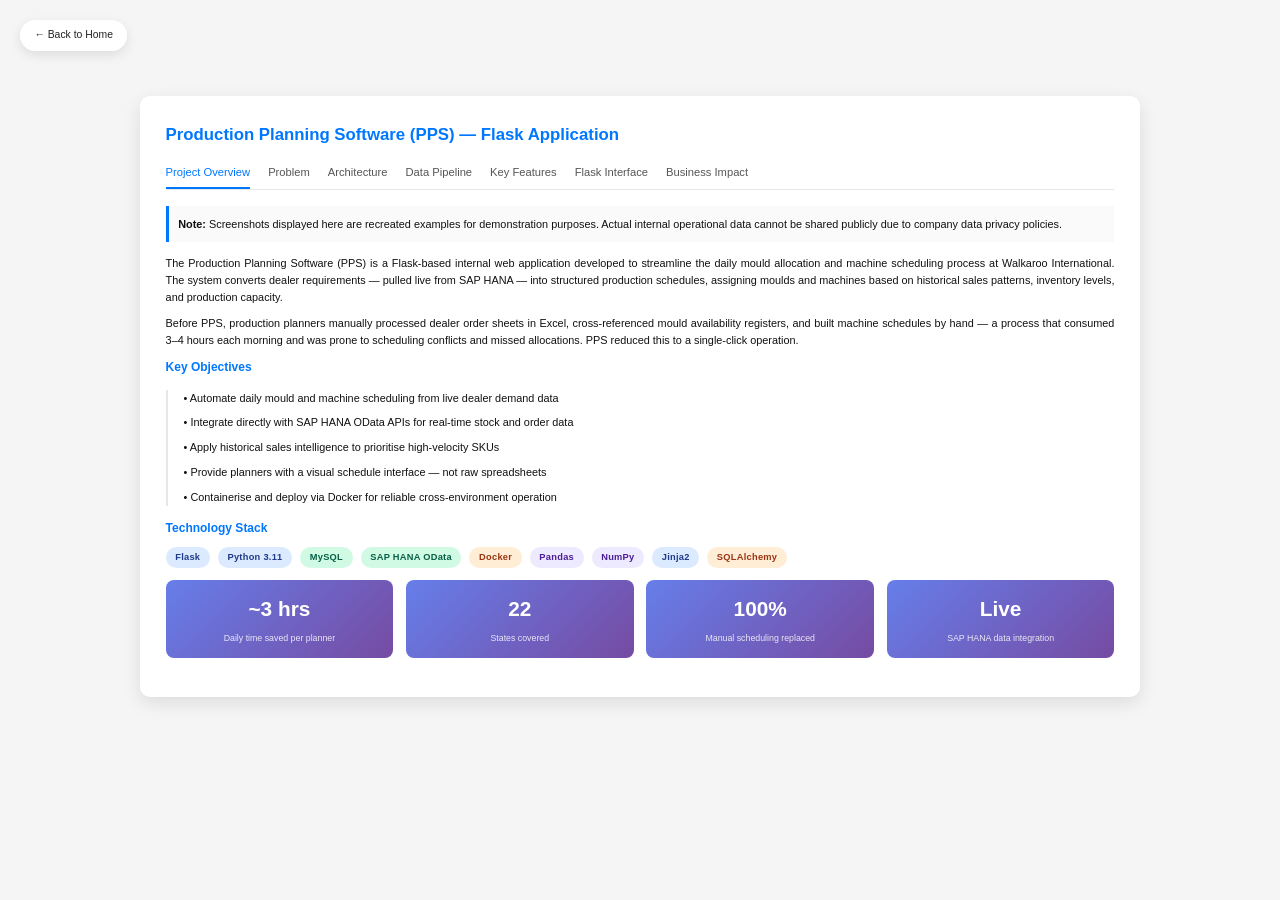
==== commit 20187dca: "Update first_project.html" ====
--- a/first_project.html
+++ b/first_project.html
@@ -3,171 +3,290 @@
 <head>
 <meta charset="UTF-8">
 <meta name="viewport" content="width=device-width, initial-scale=1.0">
-<title>Power BI Embedded Flask Software</title>
+<title>Production Planning Software — Sandesh K P</title>
 
 <style>
 
-*{
-margin:0;
-padding:0;
-box-sizing:border-box;
-font-family:"Helvetica Neue",Helvetica,Arial,sans-serif;
-}
-
-body{
-background:#f5f5f5;
-color:#111;
-min-height:100vh;
-padding:2rem;
-line-height:1.55;
-font-size:0.68rem;
-}
-
-/* back button */
-
-.back-button{
-position:fixed;
-top:20px;
-left:20px;
-text-decoration:none;
-color:#222;
-font-weight:500;
-background:rgba(255,255,255,0.95);
-padding:0.45rem 0.9rem;
-border-radius:18px;
-box-shadow:0 4px 12px rgba(0,0,0,0.1);
-font-size:0.65rem;
-z-index:1000;
-}
-
-.back-button:hover{
-color:#0077ff;
-}
-
-/* container */
-
-.container{
-max-width:1000px;
-margin:4rem auto 2rem auto;
-background:#fff;
-padding:1.6rem;
-border-radius:10px;
-box-shadow:0 6px 18px rgba(0,0,0,0.1);
-}
-
-/* headings */
-
-h1{
-color:#0077ff;
-font-size:1.05rem;
-margin-bottom:1rem;
-}
-
-h2{
-font-size:0.75rem;
-margin-bottom:0.4rem;
-color:#0077ff;
-}
-
-/* tabs */
-
-.tabs{
-display:flex;
-gap:18px;
-border-bottom:1px solid #e5e7eb;
-margin-bottom:1rem;
-flex-wrap:wrap;
-}
-
-.tab{
-cursor:pointer;
-padding-bottom:6px;
-font-size:0.7rem;
-color:#555;
-}
-
-.tab.active{
-color:#0077ff;
-border-bottom:2px solid #0077ff;
-font-weight:500;
-}
-
-/* tab content */
-
-.tab-content{
-display:none;
-}
-
-.tab-content.active{
-display:block;
-}
-
-/* text */
-
-p{
-margin-bottom:0.6rem;
-text-align:justify;
-}
-
-/* info box */
-
-.note-box{
-background:#fafafa;
-border-left:3px solid #0077ff;
-padding:0.6rem;
-margin-bottom:0.8rem;
-}
-
-/* bullet timeline */
-
-.timeline{
-margin:0.8rem 0;
-padding-left:1rem;
-border-left:2px solid #e5e7eb;
-}
-
-.timeline p{
-margin-bottom:0.5rem;
-}
-
-/* tags */
-
-.badge{
-display:inline-block;
-padding:0.15rem 0.4rem;
-font-size:0.55rem;
-border-radius:4px;
-background:#f0f0f0;
-margin-right:0.3rem;
-margin-bottom:0.3rem;
-}
-
-/* SINGLE IMAGE (overview section) */
-
-.page-image{
-width:100%;
-max-width:100%;
-height:auto;
-border-radius:6px;
-border:1px solid #e5e7eb;
-margin-top:10px;
-}
-
-/* DASHBOARD GRID */
-
-.image-grid{
-display:grid;
-grid-template-columns:repeat(auto-fit,minmax(250px,1fr));
-gap:10px;
-margin-top:10px;
-}
-
-.image-grid img{
-width:100%;
-height:auto;
-border-radius:6px;
-border:1px solid #e5e7eb;
-object-fit:contain;
+* {
+  margin: 0;
+  padding: 0;
+  box-sizing: border-box;
+  font-family: "Helvetica Neue", Helvetica, Arial, sans-serif;
+}
+
+body {
+  background: #f5f5f5;
+  color: #111;
+  min-height: 100vh;
+  padding: 2rem;
+  line-height: 1.55;
+  font-size: 0.68rem;
+}
+
+/* ── Back Button ── */
+.back-button {
+  position: fixed;
+  top: 20px;
+  left: 20px;
+  text-decoration: none;
+  color: #222;
+  font-weight: 500;
+  background: rgba(255, 255, 255, 0.95);
+  padding: 0.45rem 0.9rem;
+  border-radius: 18px;
+  box-shadow: 0 4px 12px rgba(0, 0, 0, 0.1);
+  font-size: 0.65rem;
+  z-index: 1000;
+  transition: color 0.2s ease;
+}
+
+.back-button:hover {
+  color: #0077ff;
+}
+
+/* ── Container ── */
+.container {
+  max-width: 1000px;
+  margin: 4rem auto 2rem auto;
+  background: #fff;
+  padding: 1.6rem;
+  border-radius: 10px;
+  box-shadow: 0 6px 18px rgba(0, 0, 0, 0.1);
+}
+
+/* ── Headings ── */
+h1 {
+  color: #0077ff;
+  font-size: 1.05rem;
+  margin-bottom: 1rem;
+}
+
+h2 {
+  font-size: 0.75rem;
+  margin-bottom: 0.4rem;
+  color: #0077ff;
+}
+
+/* ── Tabs ── */
+.tabs {
+  display: flex;
+  gap: 18px;
+  border-bottom: 1px solid #e5e7eb;
+  margin-bottom: 1rem;
+  flex-wrap: wrap;
+}
+
+.tab {
+  cursor: pointer;
+  padding-bottom: 6px;
+  font-size: 0.7rem;
+  color: #555;
+  transition: color 0.2s ease;
+}
+
+.tab.active {
+  color: #0077ff;
+  border-bottom: 2px solid #0077ff;
+  font-weight: 500;
+}
+
+/* ── Tab Content ── */
+.tab-content {
+  display: none;
+}
+
+.tab-content.active {
+  display: block;
+}
+
+/* ── Text ── */
+p {
+  margin-bottom: 0.6rem;
+  text-align: justify;
+}
+
+/* ── Info / Note Box ── */
+.note-box {
+  background: #fafafa;
+  border-left: 3px solid #0077ff;
+  padding: 0.6rem;
+  margin-bottom: 0.8rem;
+}
+
+/* ── Timeline / Bullet list ── */
+.timeline {
+  margin: 0.8rem 0;
+  padding-left: 1rem;
+  border-left: 2px solid #e5e7eb;
+}
+
+.timeline p {
+  margin-bottom: 0.5rem;
+}
+
+/* ── Badges ── */
+.badge {
+  display: inline-block;
+  padding: 0.15rem 0.4rem;
+  font-size: 0.55rem;
+  border-radius: 4px;
+  background: #f0f0f0;
+  margin-right: 0.3rem;
+  margin-bottom: 0.3rem;
+}
+
+.badge.blue   { background: #e8f0fe; color: #1a56db; }
+.badge.green  { background: #e8fdf2; color: #0e7a4e; }
+.badge.orange { background: #fff3e0; color: #c05500; }
+.badge.purple { background: #f3edff; color: #6d28d9; }
+.badge.red    { background: #fff0f0; color: #c0392b; }
+
+/* ── Single full-width image ── */
+.page-image {
+  width: 100%;
+  max-width: 100%;
+  height: auto;
+  border-radius: 6px;
+  border: 1px solid #e5e7eb;
+  margin-top: 10px;
+}
+
+/* ── Image Grid ── */
+.image-grid {
+  display: grid;
+  grid-template-columns: repeat(auto-fit, minmax(250px, 1fr));
+  gap: 10px;
+  margin-top: 10px;
+}
+
+.image-grid img {
+  width: 100%;
+  height: auto;
+  border-radius: 6px;
+  border: 1px solid #e5e7eb;
+  object-fit: contain;
+}
+
+/* ── Architecture Flow ── */
+.arch-flow {
+  display: flex;
+  align-items: center;
+  flex-wrap: wrap;
+  gap: 0.4rem;
+  margin: 0.8rem 0;
+}
+
+.arch-box {
+  background: #f0f4ff;
+  border: 1px solid #c7d7f9;
+  border-radius: 6px;
+  padding: 0.35rem 0.7rem;
+  font-size: 0.6rem;
+  font-weight: 600;
+  color: #1a3a7c;
+  white-space: nowrap;
+}
+
+.arch-arrow {
+  font-size: 0.75rem;
+  color: #999;
+}
+
+/* ── Status Pills ── */
+.status-row {
+  display: flex;
+  flex-wrap: wrap;
+  gap: 0.5rem;
+  margin: 0.6rem 0;
+}
+
+.status-pill {
+  font-size: 0.58rem;
+  padding: 0.2rem 0.6rem;
+  border-radius: 20px;
+  font-weight: 600;
+  letter-spacing: 0.03em;
+}
+
+.pill-green  { background: #d1fae5; color: #065f46; }
+.pill-blue   { background: #dbeafe; color: #1e3a8a; }
+.pill-orange { background: #ffedd5; color: #9a3412; }
+.pill-purple { background: #ede9fe; color: #4c1d95; }
+
+/* ── Two-column layout for some sections ── */
+.two-col {
+  display: grid;
+  grid-template-columns: 1fr 1fr;
+  gap: 1rem;
+  margin: 0.8rem 0;
+}
+
+.col-box {
+  background: #fafafa;
+  border-radius: 8px;
+  padding: 0.8rem;
+  border: 1px solid #efefef;
+}
+
+.col-box h3 {
+  font-size: 0.68rem;
+  color: #0077ff;
+  margin-bottom: 0.4rem;
+}
+
+/* ── Metric Cards ── */
+.metrics-row {
+  display: grid;
+  grid-template-columns: repeat(auto-fit, minmax(130px, 1fr));
+  gap: 0.8rem;
+  margin: 0.8rem 0;
+}
+
+.metric-card {
+  background: linear-gradient(135deg, #667eea 0%, #764ba2 100%);
+  border-radius: 8px;
+  padding: 0.8rem;
+  color: white;
+  text-align: center;
+}
+
+.metric-card .metric-value {
+  font-size: 1.3rem;
+  font-weight: bold;
+  display: block;
+  margin-bottom: 0.2rem;
+}
+
+.metric-card .metric-label {
+  font-size: 0.55rem;
+  opacity: 0.85;
+}
+
+/* ── Code snippet ── */
+.code-block {
+  background: #1e1e2e;
+  color: #cdd6f4;
+  border-radius: 6px;
+  padding: 0.8rem 1rem;
+  font-family: "Courier New", Courier, monospace;
+  font-size: 0.6rem;
+  line-height: 1.6;
+  overflow-x: auto;
+  margin: 0.6rem 0;
+}
+
+.code-block .kw  { color: #cba6f7; }
+.code-block .str { color: #a6e3a1; }
+.code-block .cmt { color: #6c7086; font-style: italic; }
+.code-block .fn  { color: #89b4fa; }
+.code-block .num { color: #fab387; }
+
+/* ── Responsive ── */
+@media (max-width: 600px) {
+  body { padding: 0.8rem; }
+  .container { margin: 3.5rem auto 1rem auto; padding: 1rem; }
+  .two-col { grid-template-columns: 1fr; }
+  h1 { font-size: 0.9rem; }
 }
 
 </style>
@@ -179,216 +298,567 @@
 
 <div class="container">
 
-<h1>Power BI Embedded Flask Software (iFrame Integration)</h1>
-
-<div class="tabs">
-
-<div class="tab active" onclick="openTab('overview',this)">Project Overview</div>
-<div class="tab" onclick="openTab('problem',this)">Problem</div>
-<div class="tab" onclick="openTab('architecture',this)">Architecture</div>
-<div class="tab" onclick="openTab('pipeline',this)">Data Pipeline</div>
-<div class="tab" onclick="openTab('dashboards',this)">Key Dashboards</div>
-<div class="tab" onclick="openTab('flask',this)">Flask Interface</div>
-<div class="tab" onclick="openTab('impact',this)">Business Impact</div>
-
-</div>
-
-<!-- OVERVIEW -->
-
-<div id="overview" class="tab-content active">
-
-<div class="note-box">
-<b>Note:</b> The screenshots displayed here are not the original internal
-datasets or interfaces. Due to company policies and data privacy
-guidelines, the actual operational dashboards cannot be shared publicly.
-These images are recreated examples for demonstration purposes.
-</div>
-
-<p>
-This project is an internal analytics platform developed to centralize
-reporting across Sales, Production and Supply Chain operations.
-</p>
-
-<p>
-The system consolidates operational datasets including dealer sales,
-stock availability and production metrics and converts them into
-analytical dashboards accessible across the sales hierarchy.
-</p>
-
-<h2>Key Objective</h2>
-
-<div class="timeline">
-<p>• Centralize operational reports into one analytics platform</p>
-<p>• Provide sales hierarchy visibility from national level to dealer level</p>
-<p>• Automate manual Excel based reporting</p>
-<p>• Deliver secure role based dashboard access</p>
-</div>
-
-<h2>Solution Approach</h2>
-
-<div class="timeline">
-<p>• Python ETL pipelines for SAP HANA data extraction</p>
-<p>• Multi-year historical data processing</p>
-<p>• Power BI analytical dashboards</p>
-<p>• Embedded dashboards inside Flask application</p>
-</div>
-
-<h2>Operational Result</h2>
-
-<div class="timeline">
-<p>• Removed manual reporting workflows</p>
-<p>• Reduced reporting delays</p>
-<p>• Centralized analytics access</p>
-<p>• Improved decision making</p>
-</div>
-
-<img src="images/dashboard1.png" class="page-image">
-
-</div>
-
-
-<!-- PROBLEM -->
-
-<div id="problem" class="tab-content">
-
-<p>
-The sales department uses multiple reports such as dealer wise sales,
-new product launch tracking and daily live sales dashboards.
-</p>
-
-<div class="timeline">
-<p>• Previous day sales</p>
-<p>• Month to date sales</p>
-<p>• Year to date sales</p>
-<p>• Target achievement percentage</p>
-<p>• Year over year growth</p>
-</div>
-
-<p>
-Earlier these reports were generated in Excel and distributed by email,
-which created operational delays and data management issues.
-</p>
-
-</div>
-
-
-<!-- ARCHITECTURE -->
-
-<div id="architecture" class="tab-content">
-
-<p>
-SAP HANA → Python ETL → MySQL / PostgreSQL → Power BI → Flask Application
-</p>
-
-<p>
-This architecture separates heavy data processing from the reporting
-layer to ensure scalability and performance.
-</p>
-
-</div>
-
-
-<!-- PIPELINE -->
-
-<div id="pipeline" class="tab-content">
-
-<p>
-Data is extracted from SAP HANA through OData APIs and processed
-through automated Python ETL pipelines.
-</p>
-
-<div class="timeline">
-<p>• Data extraction</p>
-<p>• Cleaning and transformation</p>
-<p>• Chunk processing for large datasets</p>
-<p>• Storage in relational databases and cloud storage</p>
-</div>
-
-</div>
-
-
-<!-- DASHBOARDS -->
-
-<div id="dashboards" class="tab-content">
-
-<p>
-The system provides multiple operational dashboards for sales monitoring.
-</p>
-
-<p>
-<span class="badge">Dealer Sales</span>
-<span class="badge">New Launch Tracking</span>
-<span class="badge">Daily Live Sales</span>
-<span class="badge">MTD Analysis</span>
-<span class="badge">YTD Growth</span>
-</p>
-
-<div class="image-grid">
-
-<img src="images/dashboard1.png">
-<img src="images/dashboard2.png">
-<img src="images/dashboard3.png">
-
-</div>
-
-</div>
-
-
-<!-- FLASK -->
-
-<div id="flask" class="tab-content">
-
-<p>
-A Flask web application acts as the delivery interface for dashboards.
-Power BI dashboards are embedded using iframe integration.
-</p>
-
-<div class="timeline">
-<p>• Row Level Security implemented</p>
-<p>• Region specific dashboard access</p>
-<p>• Department level visibility</p>
-</div>
-
-</div>
-
-
-<!-- IMPACT -->
-
-<div id="impact" class="tab-content">
-
-<p>
-The platform replaced manual Excel reporting with a centralized
-analytics system.
-</p>
-
-<div class="timeline">
-<p>• Faster reporting</p>
-<p>• Reduced operational workload</p>
-<p>• Improved reporting consistency</p>
-<p>• Secure access control</p>
-</div>
-
-</div>
-
-</div>
+  <h1>Production Planning Software (PPS) — Flask Application</h1>
+
+  <div class="tabs">
+    <div class="tab active"  onclick="openTab('overview',   this)">Project Overview</div>
+    <div class="tab"         onclick="openTab('problem',    this)">Problem</div>
+    <div class="tab"         onclick="openTab('architecture',this)">Architecture</div>
+    <div class="tab"         onclick="openTab('pipeline',   this)">Data Pipeline</div>
+    <div class="tab"         onclick="openTab('features',   this)">Key Features</div>
+    <div class="tab"         onclick="openTab('flask',      this)">Flask Interface</div>
+    <div class="tab"         onclick="openTab('impact',     this)">Business Impact</div>
+  </div>
+
+
+  <!-- ══════════════════════════════
+       TAB 1 — OVERVIEW
+  ══════════════════════════════ -->
+  <div id="overview" class="tab-content active">
+
+    <div class="note-box">
+      <b>Note:</b> Screenshots displayed here are recreated examples for demonstration purposes.
+      Actual internal operational data cannot be shared publicly due to company data privacy policies.
+    </div>
+
+    <p>
+      The Production Planning Software (PPS) is a Flask-based internal web application
+      developed to streamline the daily mould allocation and machine scheduling process
+      at Walkaroo International. The system converts dealer requirements — pulled live
+      from SAP HANA — into structured production schedules, assigning moulds and
+      machines based on historical sales patterns, inventory levels, and production capacity.
+    </p>
+
+    <p>
+      Before PPS, production planners manually processed dealer order sheets in Excel,
+      cross-referenced mould availability registers, and built machine schedules by hand —
+      a process that consumed 3–4 hours each morning and was prone to scheduling conflicts
+      and missed allocations. PPS reduced this to a single-click operation.
+    </p>
+
+    <h2>Key Objectives</h2>
+    <div class="timeline">
+      <p>• Automate daily mould and machine scheduling from live dealer demand data</p>
+      <p>• Integrate directly with SAP HANA OData APIs for real-time stock and order data</p>
+      <p>• Apply historical sales intelligence to prioritise high-velocity SKUs</p>
+      <p>• Provide planners with a visual schedule interface — not raw spreadsheets</p>
+      <p>• Containerise and deploy via Docker for reliable cross-environment operation</p>
+    </div>
+
+    <h2>Technology Stack</h2>
+    <div class="status-row">
+      <span class="status-pill pill-blue">Flask</span>
+      <span class="status-pill pill-blue">Python 3.11</span>
+      <span class="status-pill pill-green">MySQL</span>
+      <span class="status-pill pill-green">SAP HANA OData</span>
+      <span class="status-pill pill-orange">Docker</span>
+      <span class="status-pill pill-purple">Pandas</span>
+      <span class="status-pill pill-purple">NumPy</span>
+      <span class="status-pill pill-blue">Jinja2</span>
+      <span class="status-pill pill-orange">SQLAlchemy</span>
+    </div>
+
+    <div class="metrics-row">
+      <div class="metric-card">
+        <span class="metric-value">~3 hrs</span>
+        <span class="metric-label">Daily time saved per planner</span>
+      </div>
+      <div class="metric-card">
+        <span class="metric-value">22</span>
+        <span class="metric-label">States covered</span>
+      </div>
+      <div class="metric-card">
+        <span class="metric-value">100%</span>
+        <span class="metric-label">Manual scheduling replaced</span>
+      </div>
+      <div class="metric-card">
+        <span class="metric-value">Live</span>
+        <span class="metric-label">SAP HANA data integration</span>
+      </div>
+    </div>
+
+    <img src="images/pps_overview.png" class="page-image" alt="PPS Overview Screenshot" onerror="this.style.display='none'">
+
+  </div>
+
+
+  <!-- ══════════════════════════════
+       TAB 2 — PROBLEM
+  ══════════════════════════════ -->
+  <div id="problem" class="tab-content">
+
+    <h2>The Problem Before PPS</h2>
+    <p>
+      Every morning, the production planning team at Walkaroo faced the same challenge:
+      translating hundreds of dealer orders — spread across 22 states — into a coherent
+      machine and mould schedule for the factory floor. This required simultaneously
+      knowing which moulds were available, which machines were running, which SKUs
+      were high priority, and which dealers had pending backlogs.
+    </p>
+
+    <div class="two-col">
+      <div class="col-box">
+        <h3>🔴 Before PPS</h3>
+        <div class="timeline">
+          <p>• Manual Excel order consolidation every morning</p>
+          <p>• Cross-referencing mould availability registers by hand</p>
+          <p>• Machine scheduling done on whiteboards or paper sheets</p>
+          <p>• 3–4 hours consumed before production could begin</p>
+          <p>• No historical pattern weighting — orders treated equally</p>
+          <p>• Scheduling conflicts discovered only at machine-floor level</p>
+          <p>• No visibility into why a dealer's order was deprioritised</p>
+          <p>• Data spread across SAP, Excel files, and email threads</p>
+        </div>
+      </div>
+      <div class="col-box">
+        <h3>🟢 After PPS</h3>
+        <div class="timeline">
+          <p>• Single-click schedule generation from live SAP HANA data</p>
+          <p>• Mould availability checked automatically in real time</p>
+          <p>• Machine schedule generated and downloadable as Excel / PDF</p>
+          <p>• Full morning process completed in under 10 minutes</p>
+          <p>• Historical sales velocity used to weight allocation priority</p>
+          <p>• Conflicts flagged before reaching the factory floor</p>
+          <p>• Full audit trail — every decision logged with reason</p>
+          <p>• Single source of truth via centralised MySQL + SAP integration</p>
+        </div>
+      </div>
+    </div>
+
+    <h2>Core Challenge</h2>
+    <p>
+      The scheduling problem is fundamentally a constraint-satisfaction problem:
+      given N dealer requirements, M available moulds, and K available machines —
+      generate an optimal allocation that maximises production output while respecting
+      mould-machine compatibility, shift capacity, and priority rules. The system
+      handles this using a weighted priority queue built in Python, with
+      compatibility matrices maintained in MySQL.
+    </p>
+
+    <div class="timeline">
+      <p>• Mould-to-machine compatibility constraints (not every mould fits every machine)</p>
+      <p>• Shift-based capacity limits per machine per day</p>
+      <p>• Dealer priority tiers (A / B / C classification from SAP)</p>
+      <p>• SKU velocity weighting from 12-month historical sales data</p>
+      <p>• Backlog carry-forward logic for unfulfilled prior-day requirements</p>
+    </div>
+
+  </div>
+
+
+  <!-- ══════════════════════════════
+       TAB 3 — ARCHITECTURE
+  ══════════════════════════════ -->
+  <div id="architecture" class="tab-content">
+
+    <h2>System Architecture</h2>
+
+    <div class="arch-flow">
+      <div class="arch-box">SAP HANA</div>
+      <div class="arch-arrow">→</div>
+      <div class="arch-box">OData API</div>
+      <div class="arch-arrow">→</div>
+      <div class="arch-box">Python ETL</div>
+      <div class="arch-arrow">→</div>
+      <div class="arch-box">MySQL</div>
+      <div class="arch-arrow">→</div>
+      <div class="arch-box">Scheduling Engine</div>
+      <div class="arch-arrow">→</div>
+      <div class="arch-box">Flask App</div>
+      <div class="arch-arrow">→</div>
+      <div class="arch-box">Planner UI</div>
+    </div>
+
+    <p>
+      The architecture is split into three distinct layers: data ingestion,
+      scheduling computation, and the Flask delivery interface. This separation
+      ensures that heavy ETL and scheduling logic never blocks the web interface.
+    </p>
+
+    <div class="two-col">
+      <div class="col-box">
+        <h3>Layer 1 — Data Ingestion</h3>
+        <div class="timeline">
+          <p>• SAP HANA queried via OData REST APIs at schedule generation time</p>
+          <p>• Dealer order data, mould master, and machine availability extracted</p>
+          <p>• Python ETL validates, cleans, and normalises incoming records</p>
+          <p>• Historical sales data loaded from MySQL (12-month rolling window)</p>
+          <p>• All raw extracts stored in staging tables before processing</p>
+        </div>
+      </div>
+      <div class="col-box">
+        <h3>Layer 2 — Scheduling Engine</h3>
+        <div class="timeline">
+          <p>• Weighted priority queue built per dealer × SKU × mould combination</p>
+          <p>• Compatibility matrix loaded from MySQL configuration tables</p>
+          <p>• Constraint solver iterates allocation respecting shift capacity limits</p>
+          <p>• Backlog engine carries forward unmet demand from previous day</p>
+          <p>• Output schedule written to MySQL output tables</p>
+        </div>
+      </div>
+    </div>
+
+    <div class="col-box" style="margin-top: 0.8rem;">
+      <h3>Layer 3 — Flask Delivery Interface</h3>
+      <div class="timeline">
+        <p>• Flask reads final schedule from MySQL output tables</p>
+        <p>• Jinja2 templates render machine-wise and mould-wise schedule views</p>
+        <p>• Excel export generated via openpyxl for factory floor distribution</p>
+        <p>• Role-based access: planners vs. floor supervisors see different views</p>
+        <p>• Docker container ensures consistent deployment across environments</p>
+      </div>
+    </div>
+
+    <h2>Deployment</h2>
+    <p>
+      The application is containerised using Docker with a
+      <code style="background:#f0f0f0; padding:0.1rem 0.3rem; border-radius:3px; font-size:0.6rem;">docker-compose.yml</code>
+      configuration that orchestrates the Flask app container alongside the MySQL container.
+      This enables one-command deployment on any server without dependency conflicts.
+    </p>
+
+    <div class="code-block">
+<span class="cmt"># docker-compose.yml (simplified)</span>
+<span class="kw">version</span>: <span class="str">'3.8'</span>
+<span class="kw">services</span>:
+  <span class="kw">pps_app</span>:
+    <span class="kw">build</span>: .
+    <span class="kw">ports</span>: [<span class="str">"5000:5000"</span>]
+    <span class="kw">depends_on</span>: [db]
+    <span class="kw">environment</span>:
+      - <span class="str">SAP_HANA_HOST</span>=...
+      - <span class="str">MYSQL_HOST</span>=db
+  <span class="kw">db</span>:
+    <span class="kw">image</span>: <span class="str">mysql:8.0</span>
+    <span class="kw">volumes</span>: [<span class="str">pps_data:/var/lib/mysql</span>]
+    </div>
+
+  </div>
+
+
+  <!-- ══════════════════════════════
+       TAB 4 — DATA PIPELINE
+  ══════════════════════════════ -->
+  <div id="pipeline" class="tab-content">
+
+    <h2>Data Pipeline — End to End</h2>
+
+    <p>
+      The PPS pipeline runs on-demand when a planner triggers schedule generation,
+      and also has a scheduled pre-fetch that runs at 6:00 AM to pull overnight
+      SAP HANA data so the morning schedule can be generated instantly.
+    </p>
+
+    <h2>Step 1 — SAP HANA Extraction</h2>
+    <div class="timeline">
+      <p>• OData API calls made to SAP HANA endpoints for dealer order tables</p>
+      <p>• Mould master data fetched (mould ID, dimensions, compatible article types)</p>
+      <p>• Machine availability status fetched from production module</p>
+      <p>• API responses parsed from JSON into Pandas DataFrames</p>
+      <p>• Extraction handles pagination for large order volumes (batch size 1000)</p>
+    </div>
+
+    <h2>Step 2 — Cleaning and Validation</h2>
+    <div class="timeline">
+      <p>• Null checks on critical fields: dealer code, article code, quantity, mould ID</p>
+      <p>• Duplicate order line detection and de-duplication</p>
+      <p>• Quantity outlier detection — orders above 3σ flagged for planner review</p>
+      <p>• Article code standardisation (SAP codes mapped to internal naming convention)</p>
+      <p>• Invalid mould-article combinations rejected with logged error reason</p>
+    </div>
+
+    <h2>Step 3 — Priority Scoring</h2>
+    <p>
+      Each dealer-SKU requirement is assigned a composite priority score before entering
+      the scheduling engine. The score combines four weighted factors:
+    </p>
+    <div class="timeline">
+      <p>• <b>Dealer tier weight (40%)</b> — A/B/C classification from SAP dealer master</p>
+      <p>• <b>Historical velocity weight (30%)</b> — 12-month average sales for this SKU in this region</p>
+      <p>• <b>Backlog weight (20%)</b> — number of days this requirement has been unmet</p>
+      <p>• <b>Stock urgency weight (10%)</b> — days-of-stock remaining at current sell rate</p>
+    </div>
+
+    <h2>Step 4 — Schedule Generation</h2>
+    <div class="timeline">
+      <p>• Requirements sorted by descending priority score</p>
+      <p>• For each requirement: compatible moulds fetched from compatibility matrix</p>
+      <p>• Available machines identified (not at capacity for current shift)</p>
+      <p>• Optimal mould-machine pair selected; allocation written to output table</p>
+      <p>• Shift capacity counters updated after each allocation</p>
+      <p>• Unallocated requirements written to backlog table for next day carry-forward</p>
+    </div>
+
+    <h2>Step 5 — Output and Distribution</h2>
+    <div class="timeline">
+      <p>• Final schedule written to MySQL output tables (machine-wise view)</p>
+      <p>• Flask reads output tables and renders schedule on web interface</p>
+      <p>• Excel export generated with openpyxl — one sheet per machine</p>
+      <p>• Schedule summary emailed to production manager via SMTP automation</p>
+    </div>
+
+    <div class="code-block">
+<span class="cmt"># Priority scoring — simplified Python logic</span>
+<span class="kw">def</span> <span class="fn">compute_priority_score</span>(row, velocity_df, backlog_df):
+    dealer_weight  = {<span class="str">'A'</span>: <span class="num">1.0</span>, <span class="str">'B'</span>: <span class="num">0.7</span>, <span class="str">'C'</span>: <span class="num">0.4</span>}
+    velocity       = velocity_df.get(row[<span class="str">'article_code'</span>], <span class="num">0</span>)
+    backlog_days   = backlog_df.get(row[<span class="str">'order_id'</span>], <span class="num">0</span>)
+    stock_urgency  = <span class="num">1</span> / (row[<span class="str">'days_of_stock'</span>] + <span class="num">1</span>)
+
+    score = (
+        dealer_weight[row[<span class="str">'tier'</span>]] * <span class="num">0.4</span> +
+        (velocity / velocity_df.max())  * <span class="num">0.3</span> +
+        (backlog_days / <span class="num">30</span>)             * <span class="num">0.2</span> +
+        stock_urgency                   * <span class="num">0.1</span>
+    )
+    <span class="kw">return</span> round(score, <span class="num">4</span>)
+    </div>
+
+  </div>
+
+
+  <!-- ══════════════════════════════
+       TAB 5 — KEY FEATURES
+  ══════════════════════════════ -->
+  <div id="features" class="tab-content">
+
+    <h2>Core Features</h2>
+
+    <div class="two-col">
+
+      <div class="col-box">
+        <h3>⚙️ Auto Schedule Generation</h3>
+        <p style="font-size:0.68rem; color:#555; line-height:1.5; margin-top:0.3rem;">
+          One-click schedule generation that pulls live data from SAP HANA,
+          runs the priority-weighted allocation engine, and produces a complete
+          machine-wise production schedule — in under 60 seconds.
+        </p>
+      </div>
+
+      <div class="col-box">
+        <h3>📦 Mould Compatibility Matrix</h3>
+        <p style="font-size:0.68rem; color:#555; line-height:1.5; margin-top:0.3rem;">
+          A configurable mould-to-article and mould-to-machine compatibility matrix
+          maintained in MySQL. Planners can update compatibility rules via the
+          admin panel without touching code.
+        </p>
+      </div>
+
+      <div class="col-box">
+        <h3>🔁 Backlog Carry-Forward</h3>
+        <p style="font-size:0.68rem; color:#555; line-height:1.5; margin-top:0.3rem;">
+          Unmet requirements automatically carry forward to the next day with
+          an escalating backlog weight — ensuring high-backlog orders surface
+          to the top of the next day's priority queue.
+        </p>
+      </div>
+
+      <div class="col-box">
+        <h3>📤 Excel Schedule Export</h3>
+        <p style="font-size:0.68rem; color:#555; line-height:1.5; margin-top:0.3rem;">
+          Final schedules exportable as formatted Excel files with one sheet
+          per machine, ready for floor supervisors. Generated via openpyxl
+          with conditional formatting for priority indicators.
+        </p>
+      </div>
+
+      <div class="col-box">
+        <h3>📊 Historical Velocity Weighting</h3>
+        <p style="font-size:0.68rem; color:#555; line-height:1.5; margin-top:0.3rem;">
+          12-month rolling average sales velocity per article per region
+          is used to weight allocation priority — ensuring fast-moving SKUs
+          are always scheduled ahead of slow movers when capacity is constrained.
+        </p>
+      </div>
+
+      <div class="col-box">
+        <h3>🔐 Role-Based Access</h3>
+        <p style="font-size:0.68rem; color:#555; line-height:1.5; margin-top:0.3rem;">
+          Planners see the full schedule generation interface. Floor supervisors
+          see a read-only machine-view. Admins can update compatibility matrices
+          and capacity configurations. Flask session-based authentication.
+        </p>
+      </div>
+
+      <div class="col-box">
+        <h3>⚠️ Conflict & Outlier Flagging</h3>
+        <p style="font-size:0.68rem; color:#555; line-height:1.5; margin-top:0.3rem;">
+          Orders with unusually high quantities, invalid mould-article combinations,
+          or machine capacity overloads are flagged before the schedule is finalised —
+          giving planners a review queue rather than a failed run.
+        </p>
+      </div>
+
+      <div class="col-box">
+        <h3>🐳 Docker Deployment</h3>
+        <p style="font-size:0.68rem; color:#555; line-height:1.5; margin-top:0.3rem;">
+          Fully containerised with Docker Compose — Flask app + MySQL in isolated
+          containers. Environment variables manage SAP HANA credentials and
+          database configs. One-command startup: <code style="background:#f0f0f0;padding:0.1rem 0.2rem;border-radius:2px;">docker-compose up</code>.
+        </p>
+      </div>
+
+    </div>
+
+    <h2>Tech Stack Detail</h2>
+    <p>
+      <span class="badge blue">Flask 3.x</span>
+      <span class="badge blue">Python 3.11</span>
+      <span class="badge green">MySQL 8.0</span>
+      <span class="badge green">SQLAlchemy ORM</span>
+      <span class="badge orange">Docker / Docker Compose</span>
+      <span class="badge purple">Pandas</span>
+      <span class="badge purple">NumPy</span>
+      <span class="badge blue">Jinja2</span>
+      <span class="badge orange">openpyxl</span>
+      <span class="badge green">SAP HANA OData API</span>
+      <span class="badge purple">smtplib (schedule email)</span>
+    </p>
+
+    <div class="image-grid">
+      <img src="images/pps_schedule.png"    alt="Schedule View"    onerror="this.style.display='none'">
+      <img src="images/pps_mould.png"       alt="Mould Matrix"     onerror="this.style.display='none'">
+      <img src="images/pps_backlog.png"     alt="Backlog View"     onerror="this.style.display='none'">
+    </div>
+
+  </div>
+
+
+  <!-- ══════════════════════════════
+       TAB 6 — FLASK INTERFACE
+  ══════════════════════════════ -->
+  <div id="flask" class="tab-content">
+
+    <h2>Flask Application Interface</h2>
+
+    <p>
+      The Flask application serves as the user-facing interface for the entire PPS system.
+      It is designed for production planners who need a fast, no-friction tool —
+      not a complex analytics dashboard. The UI is deliberately simple:
+      one primary action (generate schedule), with secondary views for review and export.
+    </p>
+
+    <h2>Route Structure</h2>
+    <div class="timeline">
+      <p>• <code style="background:#f0f0f0;padding:0.1rem 0.3rem;border-radius:3px;font-size:0.6rem;">GET  /</code> — Login / session check → redirect to dashboard</p>
+      <p>• <code style="background:#f0f0f0;padding:0.1rem 0.3rem;border-radius:3px;font-size:0.6rem;">GET  /dashboard</code> — Main planner dashboard; shows today's schedule status</p>
+      <p>• <code style="background:#f0f0f0;padding:0.1rem 0.3rem;border-radius:3px;font-size:0.6rem;">POST /generate</code> — Triggers SAP pull → ETL → scheduling engine → writes output</p>
+      <p>• <code style="background:#f0f0f0;padding:0.1rem 0.3rem;border-radius:3px;font-size:0.6rem;">GET  /schedule</code> — Renders today's generated schedule (machine-wise view)</p>
+      <p>• <code style="background:#f0f0f0;padding:0.1rem 0.3rem;border-radius:3px;font-size:0.6rem;">GET  /export</code> — Streams Excel file download of today's schedule</p>
+      <p>• <code style="background:#f0f0f0;padding:0.1rem 0.3rem;border-radius:3px;font-size:0.6rem;">GET  /backlog</code> — View unallocated requirements carried forward</p>
+      <p>• <code style="background:#f0f0f0;padding:0.1rem 0.3rem;border-radius:3px;font-size:0.6rem;">GET  /admin</code> — Mould compatibility matrix and capacity configuration (admin only)</p>
+    </div>
+
+    <h2>Session and Authentication</h2>
+    <div class="timeline">
+      <p>• Flask session-based authentication with bcrypt password hashing</p>
+      <p>• Three roles: <b>planner</b>, <b>supervisor</b>, <b>admin</b></p>
+      <p>• Route decorators enforce role-based access on sensitive routes</p>
+      <p>• Sessions expire after 8 hours (one shift duration)</p>
+    </div>
+
+    <h2>Template Structure</h2>
+    <div class="timeline">
+      <p>• <code style="background:#f0f0f0;padding:0.1rem 0.3rem;border-radius:3px;font-size:0.6rem;">base.html</code> — Shared layout with nav and session context</p>
+      <p>• <code style="background:#f0f0f0;padding:0.1rem 0.3rem;border-radius:3px;font-size:0.6rem;">dashboard.html</code> — Schedule generation trigger + status cards</p>
+      <p>• <code style="background:#f0f0f0;padding:0.1rem 0.3rem;border-radius:3px;font-size:0.6rem;">schedule.html</code> — Machine-wise schedule table with priority colour coding</p>
+      <p>• <code style="background:#f0f0f0;padding:0.1rem 0.3rem;border-radius:3px;font-size:0.6rem;">backlog.html</code> — Unallocated orders table with backlog age indicators</p>
+      <p>• <code style="background:#f0f0f0;padding:0.1rem 0.3rem;border-radius:3px;font-size:0.6rem;">admin.html</code> — Mould matrix editor and machine capacity configuration</p>
+    </div>
+
+    <div class="code-block">
+<span class="cmt"># Flask route — schedule generation trigger</span>
+<span class="kw">@app</span>.route(<span class="str">'/generate'</span>, methods=[<span class="str">'POST'</span>])
+<span class="kw">@login_required</span>
+<span class="kw">@role_required</span>(<span class="str">'planner'</span>)
+<span class="kw">def</span> <span class="fn">generate_schedule</span>():
+    date_str = request.form.get(<span class="str">'schedule_date'</span>)
+    result   = scheduler.run(date_str)        <span class="cmt"># triggers full pipeline</span>
+    <span class="kw">if</span> result[<span class="str">'status'</span>] == <span class="str">'success'</span>:
+        flash(<span class="str">f"Schedule generated: {result['allocated']} allocations"</span>, <span class="str">'success'</span>)
+    <span class="kw">else</span>:
+        flash(<span class="str">f"Error: {result['message']}"</span>, <span class="str">'error'</span>)
+    <span class="kw">return</span> redirect(url_for(<span class="str">'schedule'</span>))
+    </div>
+
+  </div>
+
+
+  <!-- ══════════════════════════════
+       TAB 7 — BUSINESS IMPACT
+  ══════════════════════════════ -->
+  <div id="impact" class="tab-content">
+
+    <h2>Business Impact</h2>
+
+    <p>
+      PPS was built to solve a real, daily operational problem and its impact
+      was measurable from the first week of deployment.
+    </p>
+
+    <div class="metrics-row">
+      <div class="metric-card">
+        <span class="metric-value">3–4 hrs</span>
+        <span class="metric-label">Morning planning time eliminated daily</span>
+      </div>
+      <div class="metric-card">
+        <span class="metric-value">&lt; 10 min</span>
+        <span class="metric-label">Full schedule generation time (post-PPS)</span>
+      </div>
+      <div class="metric-card">
+        <span class="metric-value">0</span>
+        <span class="metric-label">Mould-machine conflicts post-deployment</span>
+      </div>
+      <div class="metric-card">
+        <span class="metric-value">100%</span>
+        <span class="metric-label">Backlog visibility (previously invisible)</span>
+      </div>
+    </div>
+
+    <h2>Operational Improvements</h2>
+    <div class="timeline">
+      <p>• Production floor starts earlier — schedule ready before shift begins</p>
+      <p>• Zero mould-machine compatibility errors since deployment</p>
+      <p>• Backlog carry-forward prevents dealer requirements from being silently missed</p>
+      <p>• Planners freed from Excel work; focus on exception handling instead</p>
+      <p>• Management visibility into daily scheduling decisions via audit log</p>
+      <p>• Consistent priority logic applied across all planners (no individual bias)</p>
+    </div>
+
+    <h2>Technical Learnings</h2>
+    <div class="timeline">
+      <p>• SAP HANA OData API rate limits require careful batch sizing and retry logic</p>
+      <p>• Constraint-satisfaction problems at production scale benefit from greedy
+         weighted sorting over exhaustive solvers — speed matters more than
+         theoretical optimality in an operational morning context</p>
+      <p>• Docker Compose significantly simplified deployment across dev / staging / prod</p>
+      <p>• Building an admin UI for the compatibility matrix was essential —
+         without it, every mould/machine change would have required a code deployment</p>
+    </div>
+
+    <h2>Status</h2>
+    <div class="status-row">
+      <span class="status-pill pill-green">✓ Live in Production</span>
+      <span class="status-pill pill-blue">✓ Daily Active Use</span>
+      <span class="status-pill pill-orange">↻ Iterating — v2 roadmap includes ML-based capacity forecasting</span>
+    </div>
+
+  </div>
+
+</div><!-- /container -->
+
 
 <script>
-
-function openTab(tabId,element){
-
-document.querySelectorAll(".tab-content").forEach(tab=>{
-tab.classList.remove("active");
-});
-
-document.querySelectorAll(".tab").forEach(tab=>{
-tab.classList.remove("active");
-});
-
-document.getElementById(tabId).classList.add("active");
-element.classList.add("active");
-
-}
-
+function openTab(tabId, element) {
+  document.querySelectorAll(".tab-content").forEach(tab => {
+    tab.classList.remove("active");
+  });
+  document.querySelectorAll(".tab").forEach(tab => {
+    tab.classList.remove("active");
+  });
+  document.getElementById(tabId).classList.add("active");
+  element.classList.add("active");
+}
 </script>
 
 </body>
